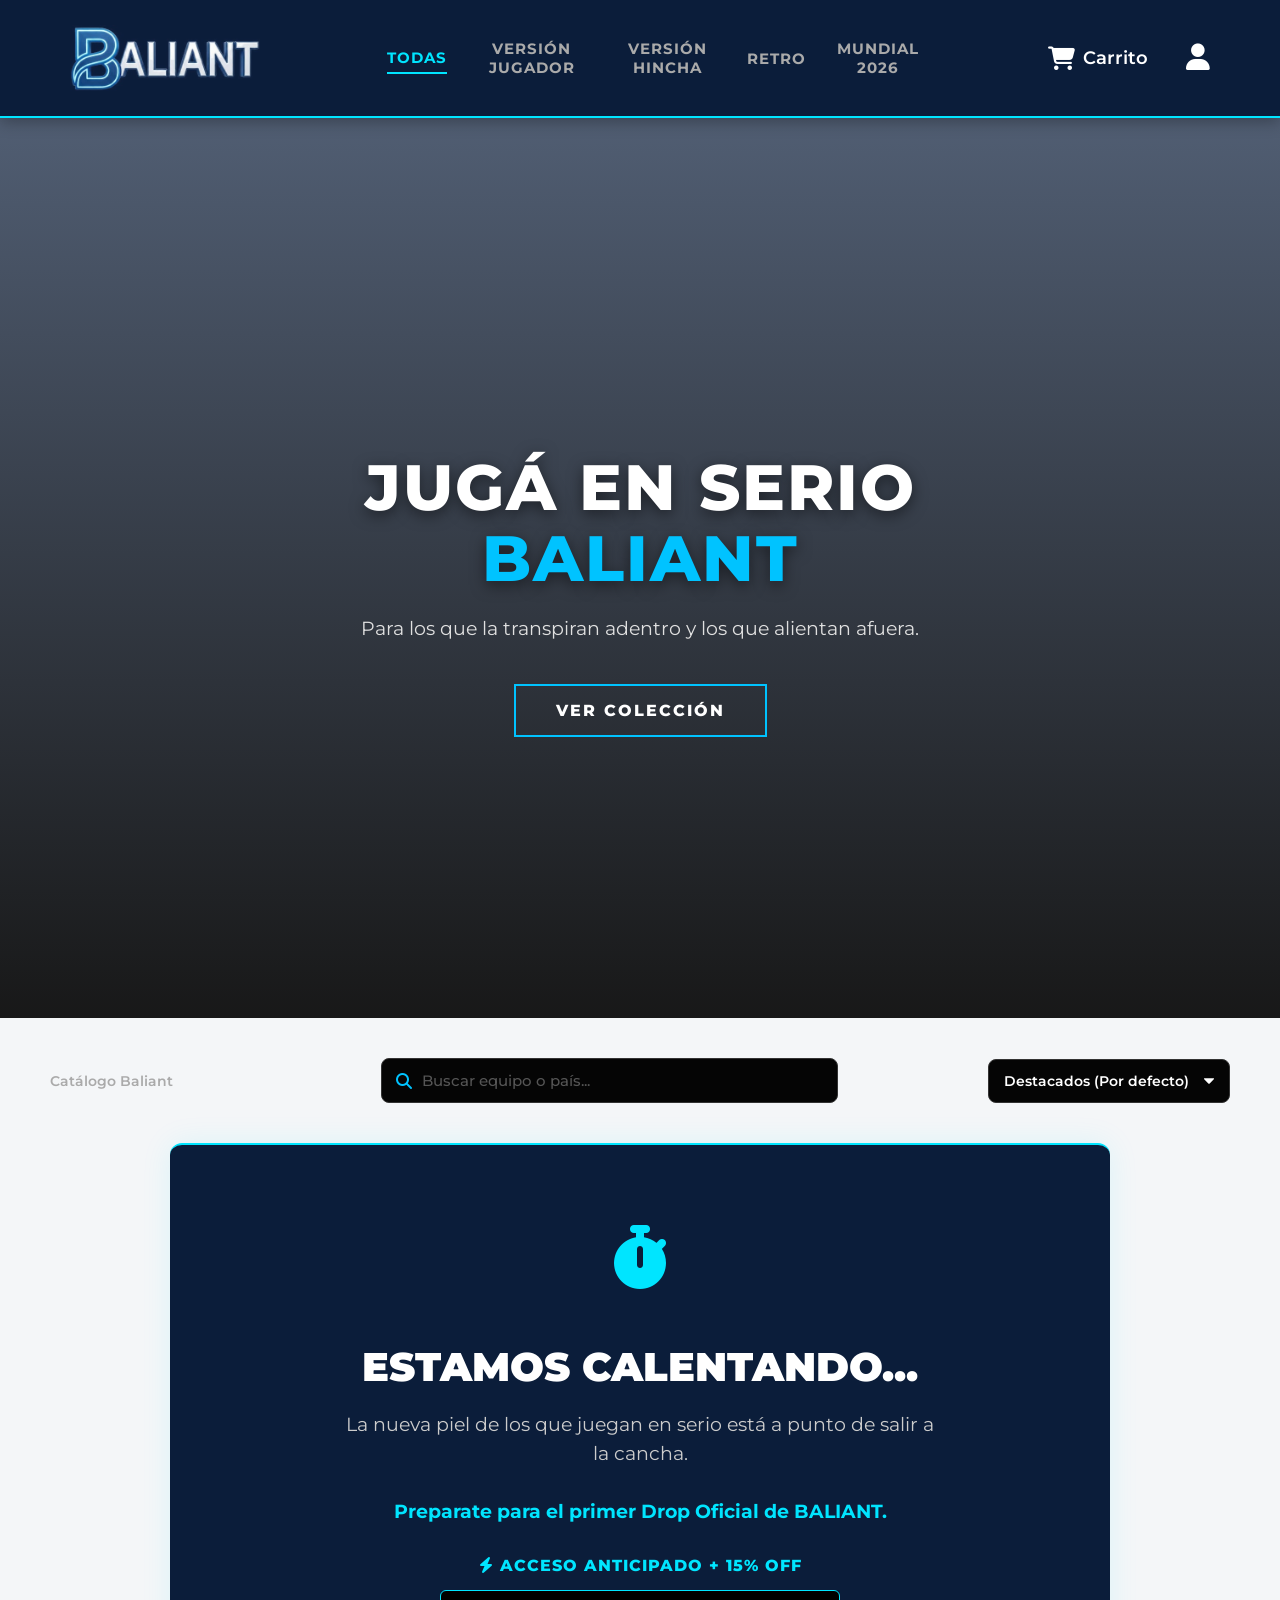
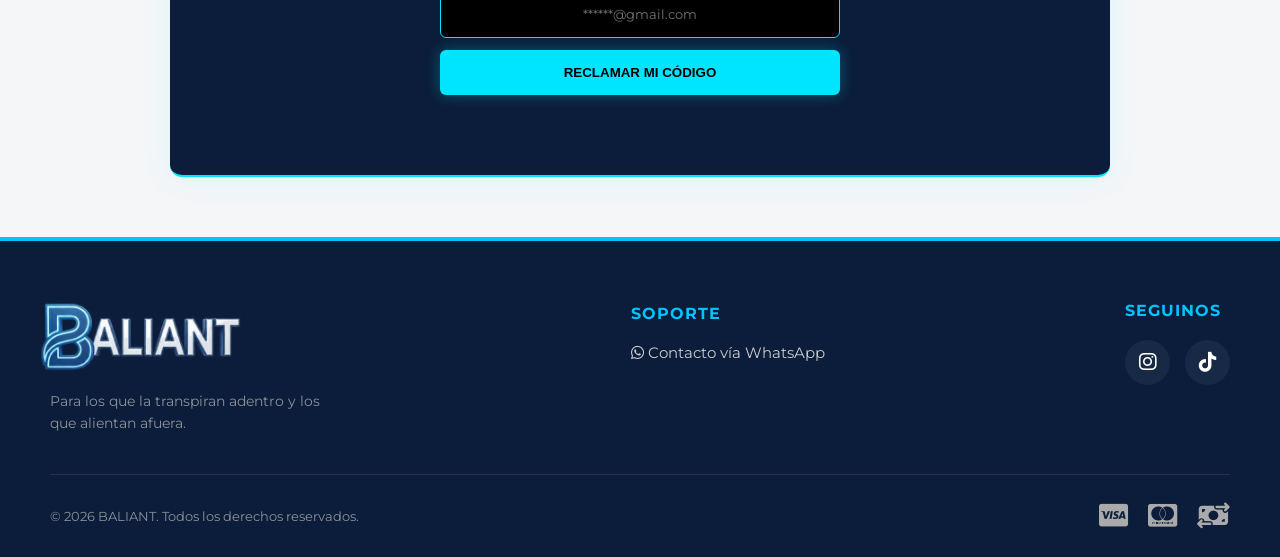
==== index.html @ 062da963 "Add files via upload" ====
<!DOCTYPE html>
<html lang="es">

<head>
    <meta charset="UTF-8">
    <meta name="viewport" content="width=device-width, initial-scale=1.0">
    <title>Baliant - Tienda Oficial</title>
    <link rel="preconnect" href="https://fonts.googleapis.com">
    <link rel="preconnect" href="https://fonts.gstatic.com" crossorigin>
    <link href="https://fonts.googleapis.com/css2?family=Montserrat:wght@400;600;800&display=swap" rel="stylesheet">
    <link rel="stylesheet" href="https://cdnjs.cloudflare.com/ajax/libs/font-awesome/6.5.1/css/all.min.css">
    <link rel="stylesheet" href="style.css">
    <link rel="icon" type="image/png" href="favicon.png">

    <style>
        .modal-oculto {
            display: none;
            position: fixed;
            top: 0;
            left: 0;
            width: 100%;
            height: 100%;
            background: rgba(0, 0, 0, 0.8);
            z-index: 2000;
            justify-content: center;
            align-items: center;
        }

        .mostrar-modal {
            display: flex !important;
        }

        .modal-contenido {
            background: #111;
            padding: 30px;
            border-radius: 12px;
            border: 1px solid #00e5ff;
            width: 90%;
            max-width: 400px;
            position: relative;
        }

        .btn-cerrar-modal {
            position: absolute;
            top: 10px;
            right: 15px;
            background: transparent;
            border: none;
            color: #fff;
            font-size: 1.5rem;
            cursor: pointer;
            transition: color 0.3s;
        }

        .btn-cerrar-modal:hover {
            color: #00e5ff;
        }

        /* --- ESTILOS DEL LOADER DE BALIANT --- */
        .loader-container {
            display: flex;
            flex-direction: column;
            justify-content: center;
            align-items: center;
            min-height: 250px;
            text-align: center;
            font-family: 'Montserrat', sans-serif;
            width: 100%;
            grid-column: 1 / -1;
            /* Para que ocupe todo el ancho en el grid */
        }

        .spinner {
            width: 45px;
            height: 45px;
            border: 4px solid #1a1a1a;
            /* Fondo oscuro del anillo */
            border-top: 4px solid #00e5ff;
            /* Color celeste neón BALIANT */
            border-radius: 50%;
            animation: girar 1s linear infinite;
            margin-bottom: 15px;
        }

        @keyframes girar {
            0% {
                transform: rotate(0deg);
            }

            100% {
                transform: rotate(360deg);
            }
        }

        .oculto {
            display: none !important;
        }
    </style>
</head>

<body>

    <header style="background-color: #0B1D3A; border-bottom: 2px solid #00e5ff;">

        <div
            style="display: flex; justify-content: space-between; align-items: center; padding: 10px 20px; width: 100%; box-sizing: border-box;">

            <div style="display: flex; align-items: center; justify-content: flex-start; width: 36%;">
                <div class="logo-container pc-only" onclick="window.location.href='index.html'"
                    style="cursor: pointer;">
                    <img src="Baliant.jpg" alt="BALIANT" class="logo-img" style="max-height: 66px; display: block;">
                </div>

                <div class="usuario-icono movil-only" onclick="abrirModalUsuario()"
                    style="cursor: pointer; color: #fff; font-size: 1.4rem;" title="Mi Cuenta">
                    <i class="fa-solid fa-user"></i>
                </div>
            </div>

            <div style="display: flex; justify-content: center; align-items: center; ">
                <div class="logo-container movil-only" onclick="window.location.href='index.html'">
                    <img src="Baliant.jpg" alt="BALIANT" class="logo-img movil-only" style="padding: 0;">
                </div>

                <nav class="menu-categorias pc-only" style="margin: 0; padding: 0;">
                    <button class="btn-categoria activo" onclick="filtrarCategoria('todas', this)">Todas</button>
                    <button class="btn-categoria" onclick="filtrarCategoria('jugador', this)">Versión Jugador</button>
                    <button class="btn-categoria" onclick="filtrarCategoria('hincha', this)">Versión Hincha</button>
                    <button class="btn-categoria" onclick="filtrarCategoria('retro', this)">Retro</button>
                    <button class="btn-categoria" onclick="filtrarCategoria('mundial', this)">Mundial 2026</button>
                </nav>
            </div>

            <div style="display: flex; align-items: center; justify-content: flex-end; gap: 30px; width: 33%;">
                <div class="carrito-icono" onclick="abrirCarrito()"
                    style="cursor: pointer; color: #fff; font-weight: 600; display: flex; align-items: center; gap: 8px;">
                    <i class="fa-solid fa-cart-shopping" style="font-size: 1.5rem;" ;></i>
                    <span class="texto-carrito pc-only" style="font-size: 1.1rem;">Carrito</span>
                    <span id="contador-carrito" style="font-size: 1.1rem;"></span>
                </div>

                <div class="usuario-icono pc-only" onclick="abrirModalUsuario()"
                    style="cursor: pointer; color: #fff; font-size: 1.7rem;" title="Mi Cuenta">
                    <i class="fa-solid fa-user"></i>
                </div>
            </div>

        </div>

        <nav class="menu-categorias movil-only" style="border-top: 1px solid rgba(255,255,255,0.05) !important;">
            <button class="btn-categoria activo" onclick="filtrarCategoria('todas', this)">Todas</button>
            <button class="btn-categoria" onclick="filtrarCategoria('jugador', this)">Versión Jugador</button>
            <button class="btn-categoria" onclick="filtrarCategoria('hincha', this)">Versión Hincha</button>
        </nav>

    </header>

    <main>
        <section class="hero-section">
            <div class="hero-contenido">
                <h1>JUGÁ EN SERIO<br><span>BALIANT</span></h1>
                <p>Para los que la transpiran adentro y los que alientan afuera.</p>
                <a href="#catalogo" class="btn-hero">VER COLECCIÓN</a>
            </div>
            <div class="hero-overlay"></div>
        </section>
        <div class="controles-tienda" id="catalogo">
            <span class="resultados-texto" style="color: #aaa; font-weight: 600; font-size: 0.9rem;">Catálogo
                Baliant</span>

            <div class="buscador-container">
                <i class="fa-solid fa-magnifying-glass"></i>
                <input type="text" id="input-buscador" placeholder="Buscar equipo o país..." oninput="buscarProducto()">
            </div>

            <div class="ordenar-por">
                <select id="select-orden" onchange="ordenarProductos()">
                    <option value="destacados">Destacados (Por defecto)</option>
                    <option value="menor-precio">Menor Precio</option>
                    <option value="mayor-precio">Mayor Precio</option>
                    <option value="a-z">Alfabéticamente (A - Z)</option>
                </select>
            </div>
        </div>
        <!-- SACAR EL COMENTARIO CUANDO TENGA LA ROPA LISTA PARA SUBIR -->
        <!-- <div id="catalogo" style="padding-top: 180px; margin-top: -180px;">
            <div class="productos-grid" id="contenedor-productos">
                
                <div id="pantalla-carga" class="loader-container">
                    <div class="spinner"></div>
                    <p style="color: #00e5ff; font-weight: 800; font-size: 1rem; text-transform: uppercase; margin: 0;">Iniciando Sistema</p>
                    <p style="color: #aaa; font-size: 0.85rem; margin-top: 5px;">Despertando al servidor y preparando el catálogo 🚀</p>
                </div>
                </div>
        </div> -->
        <div id="cartel-proximamente"
            style="text-align: center; padding: 80px 20px; background: #0B1D3A; border-top: 2px solid #00e5ff; border-bottom: 2px solid #00e5ff; margin: 40px auto; max-width: 900px; border-radius: 12px; box-shadow: 0 0 30px rgba(0,229,255,0.1);">
            <i class="fa-solid fa-stopwatch"
                style="font-size: 4rem; color: #00e5ff; margin-bottom: 20px; animation: latido 2s infinite;"></i>
            <h2
                style="color: #fff; font-size: 2.5rem; text-transform: uppercase; font-weight: 900; margin-bottom: 15px;">
                ESTAMOS CALENTANDO...</h2>
            <p
                style="color: #ccc; font-size: 1.2rem; margin-bottom: 30px; max-width: 600px; margin-left: auto; margin-right: auto; line-height: 1.5;">
                La nueva piel de los que juegan en serio está a punto de salir a la cancha.
                <br><br>
                <span style="color: #00e5ff; font-weight: bold;">Preparate para el primer Drop Oficial de
                    BALIANT.</span>
            </p>

            <div id="seccion-lanzamiento" style="margin-top: 30px;">
                <p
                    style="color: #00e5ff; font-weight: 800; margin-bottom: 15px; text-transform: uppercase; letter-spacing: 1px;">
                    <i class="fa-solid fa-bolt"></i> Acceso anticipado + 15% OFF
                </p>

                <form id="form-espera"
                    style="display: flex; flex-direction: column; gap: 12px; max-width: 400px; margin: 0 auto;">
                    <input type="email" id="email-espera" placeholder="******@gmail.com" required
                        style="padding: 15px; border-radius: 6px; border: 1px solid #333; background: #000; color: #fff; font-family: 'Montserrat'; outline: none; text-align: center; border: 1px solid #00e5ff;">

                    <button type="submit"
                        style="background: #00e5ff; color: #000; padding: 15px; border: none; border-radius: 6px; font-weight: 900; text-transform: uppercase; cursor: pointer; transition: 0.3s; box-shadow: 0 0 15px rgba(0,229,255,0.3);">
                        RECLAMAR MI CÓDIGO
                    </button>
                </form>

                <p id="mensaje-exito"
                    style="display: none; color: #25d366; font-weight: 700; margin-top: 15px; border: 1px dashed #25d366; padding: 15px;">
                    ¡LISTO! Anotado. 🏟️ <br>
                    Tu código de 15% OFF es: <span
                        style="color: #fff; font-size: 1.2rem; background: #000; padding: 2px 8px;">LANZAMIENTO</span>
                </p>
            </div>
        </div>

        <script>
            const formulario = document.getElementById('form-espera');
            const mensajeExito = document.getElementById('mensaje-exito');
            const btnEnviar = formulario.querySelector('button');

            formulario.addEventListener('submit', async (e) => {
                e.preventDefault();
                const email = document.getElementById('email-espera').value;

                // Visual de carga
                btnEnviar.innerText = "ENVIANDO...";
                btnEnviar.disabled = true;

                try {
                    // 🔥 PEGÁ TU URL DE GOOGLE APPS SCRIPT ACÁ ABAJO:
                    const URL_GOOGLE = 'https://script.google.com/macros/s/AKfycbyRqkge_zgzlRpmJlpJPNcPl_PD6EbyJm7ANPwpxi0-zrMYb276i_yS1OiyPNlm2dp2/exec';

                    await fetch(URL_GOOGLE, {
                        method: 'POST',
                        mode: 'no-cors', // Necesario para Google Apps Script
                        headers: { 'Content-Type': 'application/json' },
                        body: JSON.stringify({ email: email })
                    });

                    // Éxito total
                    formulario.style.display = 'none';
                    mensajeExito.style.display = 'block';

                } catch (error) {
                    console.error("Error:", error);
                    alert("Hubo un problema. Intentá de nuevo o avisanos por Instagram.");
                    btnEnviar.innerText = "RECLAMAR MI CÓDIGO";
                    btnEnviar.disabled = false;
                }
            });
        </script>

        <style>
            @keyframes latido {
                0% {
                    transform: scale(1);
                }

                50% {
                    transform: scale(1.1);
                }

                100% {
                    transform: scale(1);
                }
            }
        </style>
    </main>

    <footer class="footer-baliant">
        <div class="footer-contenido">
            <div class="footer-logo-seccion">
                <img src="Baliant.jpg" alt="BALIANT" class="footer-logo">
                <p>Para los que la transpiran adentro y los que alientan afuera.</p>
            </div>
            <div class="footer-links-seccion" style="margin-top: 3px;">
                <h3>Soporte</h3>
                <a id="link-whatsapp-footer" target="_blank" style="font-size: 15px;">
                    <i class="fa-brands fa-whatsapp"></i> Contacto vía WhatsApp
                </a>
            </div>
            <div class="footer-social-seccion">
                <h3>Seguinos</h3>
                <div class="redes-iconos">
                    <a href="#"><i class="fa-brands fa-instagram"></i></a>
                    <a href="#"><i class="fa-brands fa-tiktok"></i></a>
                </div>
            </div>
        </div>
        <div class="footer-bottom">
            <p>&copy; 2026 BALIANT. Todos los derechos reservados.</p>
            <div class="medios-pago">
                <i class="fa-brands fa-cc-visa" title="Visa"></i>
                <i class="fa-brands fa-cc-mastercard" title="Mastercard"></i>
                <i class="fa-solid fa-money-bill-transfer" title="Mercado Pago"></i>
            </div>
        </div>
    </footer>

    <div id="modal-usuario" class="modal-oculto">
        <div class="modal-contenido">
            <button class="btn-cerrar-modal" onclick="cerrarModalUsuario()">×</button>

            <div id="vista-login">
                <h2
                    style="color: #00e5ff; margin-top: 0; text-transform: uppercase; font-weight: 800; text-align: center;">
                    Mi Cuenta</h2>
                <p style="color: #aaa; font-size: 0.9rem; margin-bottom: 25px; text-align: center;">Iniciá sesión para
                    comprar más rápido.</p>

                <label
                    style="display: block; color: #fff; font-size: 0.8rem; margin-bottom: 8px; font-weight: 600;">EMAIL</label>
                <input type="email" id="login-email" placeholder="ejemplo@correo.com"
                    style="width: 100%; padding: 12px; background: #1a1a1a; border: 1px solid #333; color: white; border-radius: 6px; font-family: 'Montserrat'; outline: none; margin-bottom: 15px; box-sizing: border-box;">

                <label
                    style="display: block; color: #fff; font-size: 0.8rem; margin-bottom: 8px; font-weight: 600;">CONTRASEÑA</label>
                <input type="password" id="login-pass" placeholder="Tu contraseña"
                    style="width: 100%; padding: 12px; background: #1a1a1a; border: 1px solid #333; color: white; border-radius: 6px; font-family: 'Montserrat'; outline: none; margin-bottom: 25px; box-sizing: border-box;">

                <button onclick="iniciarSesion()"
                    style="width: 100%; padding: 15px; background: #00e5ff; color: #000; font-weight: 800; border: none; border-radius: 6px; cursor: pointer; text-transform: uppercase; margin-bottom: 15px; transition: opacity 0.3s;">
                    Iniciar Sesión
                </button>

                <button onclick="cerrarModalUsuario()"
                    style="width: 100%; padding: 15px; background: transparent; color: #fff; font-weight: 600; border: 1px solid #555; border-radius: 6px; cursor: pointer; text-transform: uppercase; transition: border-color 0.3s;">
                    Continuar sin cuenta
                </button>

                <p style="text-align: center; color: #666; font-size: 0.8rem; margin-top: 20px;">
                    Podrás crear una cuenta al finalizar tu compra.
                </p>
            </div>

            <div id="vista-perfil" style="display: none; text-align: center;">
                <i class="fa-solid fa-circle-user" style="font-size: 4rem; color: #00e5ff; margin-bottom: 15px;"></i>
                <h2 style="color: #fff; margin-top: 0; text-transform: uppercase;" id="texto-bienvenida">Hola</h2>
                <p style="color: #aaa; font-size: 0.9rem; margin-bottom: 25px;">Estás conectado a tu cuenta BALIANT.</p>

                <button id="btn-ver-historial" onclick="cargarHistorial()"
                    style="width: 100%; padding: 15px; background: #00e5ff; color: #000; font-weight: 800; border: none; border-radius: 6px; cursor: pointer; text-transform: uppercase; margin-bottom: 15px; transition: 0.3s;">
                    Ver historial y datos
                </button>

                <div id="contenedor-datos-perfil"
                    style="display: none; text-align: left; margin-bottom: 15px; max-height: 280px; overflow-y: auto; padding-right: 5px;">
                </div>

                <button onclick="cerrarSesion()"
                    style="width: 100%; padding: 15px; background: transparent; color: #ff4444; font-weight: 600; border: 1px solid #ff4444; border-radius: 6px; cursor: pointer; text-transform: uppercase;">
                    Cerrar Sesión
                </button>
            </div>
        </div>
    </div>

    <div id="carrito-lateral" class="carrito-lateral">
        <div class="cabecera-carrito">
            <h2>Tu Compra</h2>
            <button class="cerrar-carrito" onclick="cerrarCarrito()">×</button>
        </div>
        <div class="items-carrito" id="items-carrito"></div>
        <div class="total-carrito">Total: $<span id="precio-total">0</span></div>
        <button class="btn-pagar" onclick="irAlCheckout()">Ir a Pagar</button>
    </div>

    <script>
        let carrito = JSON.parse(localStorage.getItem('carritoBaliant')) || [];

        function irAlCheckout() {
            if (carrito.length === 0) {
                mostrarToastError("¡El carrito está vacío! Agregá una remera primero.");
                return;
            }
            localStorage.setItem('carritoBaliant', JSON.stringify(carrito));
            window.location.href = 'checkout.html';
        }

        function verDetalle(id) { window.location.href = `producto.html?id=${id}`; }

        let catalogoCompleto = [];
        let productosEnPantalla = [];
        let categoriaActual = 'todas';

        // ==========================================
        // 🔥 LÓGICA DEL LOADER INYECTADA AQUÍ
        // ==========================================
        async function cargarCatalogo() {
            const contenedor = document.getElementById('contenedor-productos');
            const loader = document.getElementById('pantalla-carga');

            try {
                // El loader ya está visible por defecto en el HTML
                const respuesta = await fetch('https://baliant-backend.onrender.com/productos');
                catalogoCompleto = await respuesta.json();
                productosEnPantalla = [...catalogoCompleto];

                // Ocultamos el loader mágicamente cuando ya trajo los datos
                if (loader) loader.classList.add('oculto');

                ordenarProductos(); // Esto dibuja las remeras
            } catch (error) {
                console.error('Error:', error);
                if (loader) loader.classList.add('oculto'); // Ocultamos el loader si falla
                contenedor.innerHTML = '<p style="color:red; text-align:center; margin-top: 30px;">Error al cargar el catálogo de BALIANT. Recargá la página.</p>';
            }
        }

        function filtrarCategoria(categoriaElegida, botonClickeado) {
            categoriaActual = categoriaElegida;
            document.querySelectorAll('.btn-categoria').forEach(btn => btn.classList.remove('activo'));
            if (botonClickeado) botonClickeado.classList.add('activo');
            aplicarFiltrosYBusqueda();
            const seccionCatalogo = document.getElementById('catalogo');
            if (seccionCatalogo) seccionCatalogo.scrollIntoView({ behavior: 'smooth' });
        }

        function buscarProducto() { aplicarFiltrosYBusqueda(); }

        function aplicarFiltrosYBusqueda() {
            const textoBusqueda = document.getElementById('input-buscador').value.toLowerCase();
            let ropaFiltrada = categoriaActual === 'todas' ? [...catalogoCompleto] : catalogoCompleto.filter(prod => prod.categoria === categoriaActual);
            if (textoBusqueda !== '') ropaFiltrada = ropaFiltrada.filter(prod => prod.nombre.toLowerCase().includes(textoBusqueda));
            productosEnPantalla = ropaFiltrada;
            ordenarProductos();
        }

        function ordenarProductos() {
            const selector = document.getElementById('select-orden');
            const criterio = selector ? selector.value : 'destacados';
            let listaParaOrdenar = [...productosEnPantalla];

            if (criterio === 'menor-precio') listaParaOrdenar.sort((a, b) => a.precio - b.precio);
            else if (criterio === 'mayor-precio') listaParaOrdenar.sort((a, b) => b.precio - a.precio);
            else if (criterio === 'a-z') listaParaOrdenar.sort((a, b) => a.nombre.localeCompare(b.nombre));

            renderizarRopa(listaParaOrdenar);
        }

        function renderizarRopa(listaDeProductos) {
            const contenedor = document.getElementById('contenedor-productos');

            // Si el loader está oculto, solo limpiamos las tarjetas, no el HTML completo para no borrar el loader del código
            Array.from(contenedor.children).forEach(hijo => {
                if (hijo.id !== 'pantalla-carga') {
                    hijo.remove();
                }
            });

            if (listaDeProductos.length === 0) {
                const mensajeVacio = document.createElement('p');
                mensajeVacio.style.cssText = 'color:#aaa; text-align:center; grid-column: 1 / -1; margin-top: 30px;';
                mensajeVacio.innerText = 'Próximamente nuevos ingresos en esta categoría.';
                contenedor.appendChild(mensajeVacio);
                return;
            }

            listaDeProductos.forEach(producto => {
                const tarjeta = document.createElement('div');
                tarjeta.className = 'tarjeta-producto';
                tarjeta.style.cursor = 'pointer';

                let variantesArray = [];
                try { variantesArray = typeof producto.variantes === 'string' ? JSON.parse(producto.variantes) : producto.variantes; } catch (e) { variantesArray = []; }

                const totalStock = variantesArray.reduce((suma, talleObj) => suma + talleObj.stock, 0);
                const estaAgotado = totalStock === 0;
                const fotoPrincipal = producto.imagen_url || "https://images.unsplash.com/photo-1581655353564-df123a1eb820?q=80&w=600&auto=format&fit=crop";

                tarjeta.onclick = () => verDetalle(producto.id);

                tarjeta.innerHTML = `
                    <div class="imagen-producto-container" style="overflow: hidden; height: 250px;">
                        ${estaAgotado ? '<div class="badge-agotado">AGOTADO</div>' : ''}
                        <img src="${fotoPrincipal}" alt="${producto.nombre}" style="width: 100%; height: 100%; object-fit: cover; transition: transform 0.4s ease; ${estaAgotado ? 'filter: grayscale(80%) opacity(0.7);' : ''}" onmouseover="this.style.transform='scale(1.08)'" onmouseout="this.style.transform='scale(1)'">
                    </div>
                    <div class="info-producto-card">
                        <h3>${producto.nombre}</h3>
                        <p class="precio">$${producto.precio.toLocaleString('es-AR')}</p>
                    </div>
                `;

                const boton = document.createElement('button');
                boton.className = 'btn-comprar';

                if (estaAgotado) {
                    boton.textContent = 'Consultar Reposición';
                    boton.style.backgroundColor = '#222';
                    boton.style.color = '#fff';
                } else {
                    boton.textContent = 'Elegir Talle';
                }

                boton.onclick = (evento) => { evento.stopPropagation(); verDetalle(producto.id); };

                tarjeta.appendChild(boton);
                contenedor.appendChild(tarjeta);
            });
        }

        function agregarAlCarrito(id, nombre, precio) {
            const productoExistente = carrito.find(item => item.id === id);
            if (productoExistente) productoExistente.cantidad++;
            else carrito.push({ id, nombre, precio, cantidad: 1 });
            localStorage.setItem('carritoBaliant', JSON.stringify(carrito));
            activarDestelloNeon();
            renderizarCarrito();
            abrirCarrito();
        }

        function abrirCarrito() { document.getElementById('carrito-lateral').classList.add('abierto'); renderizarCarrito(); }
        function cerrarCarrito() { document.getElementById('carrito-lateral').classList.remove('abierto'); }

        function sumarCantidad(id, nombre = null) {
            const producto = carrito.find(item => item.id === id && (nombre ? item.nombre === nombre : true));
            if (producto) {
                producto.cantidad++;
                localStorage.setItem('carritoBaliant', JSON.stringify(carrito));
                renderizarCarrito();
            }
        }

        function restarCantidad(id, nombre = null) {
            const indice = carrito.findIndex(item => item.id === id && (nombre ? item.nombre === nombre : true));
            if (indice !== -1) {
                if (carrito[indice].cantidad > 1) {
                    carrito[indice].cantidad--;
                } else {
                    carrito.splice(indice, 1);
                }
                localStorage.setItem('carritoBaliant', JSON.stringify(carrito));
                renderizarCarrito();
            }
        }

        function eliminarDelCarrito(id, nombre = null) {
            carrito = carrito.filter(item => !(item.id === id && (nombre ? item.nombre === nombre : true)));
            localStorage.setItem('carritoBaliant', JSON.stringify(carrito));
            renderizarCarrito();
        }

        function renderizarCarrito() {
            const contenedorItems = document.getElementById('items-carrito');
            const contenedorTotal = document.getElementById('precio-total');
            const contador = document.getElementById('contador-carrito');

            contenedorItems.innerHTML = '';
            let total = 0, cantidadTotal = 0;

            carrito.forEach(item => {
                total += item.precio * item.cantidad;
                cantidadTotal += item.cantidad;

                const fotoAUsar = item.imagen || 'https://images.unsplash.com/photo-1581655353564-df123a1eb820?q=80&w=600&auto=format&fit=crop';
                const parametrosDiv = item.nombre ? `${item.id}, '${item.nombre}'` : `${item.id}`;

                const divItem = document.createElement('div');
                divItem.className = 'item-carrito';
                divItem.style.cssText = 'display: flex; justify-content: space-between; align-items: center; margin-bottom: 15px; border-bottom: 1px solid #222; padding-bottom: 15px;';

                divItem.innerHTML = `
                    <div style="display: flex; gap: 15px; align-items: center; max-width: 70%;">
                        <img src="${fotoAUsar}" style="width: 70px; height: 70px; object-fit: cover; border-radius: 8px; border: 1px solid #333;">
                        <div class="item-info">
                            <p class="item-nombre" style="margin: 0 0 8px 0; font-size: 0.9rem; font-weight: 600; line-height: 1.2;">${item.nombre}</p>
                            
                            <div style="display: flex; align-items: center; gap: 12px;">
                                <button onclick="restarCantidad(${parametrosDiv})" style="background: transparent; color: #00e5ff; border: 1px solid #00e5ff; width: 28px; height: 28px; border-radius: 6px; cursor: pointer; display: flex; align-items: center; justify-content: center; font-weight: bold; font-size: 1.1rem; transition: background 0.2s;" onmouseover="this.style.background='rgba(0, 229, 255, 0.1)'" onmouseout="this.style.background='transparent'">-</button>
                                
                                <span style="font-size: 1rem; font-weight: 800; width: 15px; text-align: center;">${item.cantidad}</span>
                                
                                <button onclick="sumarCantidad(${parametrosDiv})" style="background: transparent; color: #00e5ff; border: 1px solid #00e5ff; width: 28px; height: 28px; border-radius: 6px; cursor: pointer; display: flex; align-items: center; justify-content: center; font-weight: bold; font-size: 1.1rem; transition: background 0.2s;" onmouseover="this.style.background='rgba(0, 229, 255, 0.1)'" onmouseout="this.style.background='transparent'">+</button>
                            </div>
                        </div>
                    </div>
                    <div class="item-precio" style="display: flex; flex-direction: column; align-items: flex-end; justify-content: space-between; height: 70px;">
                        
                        <button class="btn-eliminar" onclick="eliminarDelCarrito(${parametrosDiv})" title="Eliminar todo" style="background: transparent; border: none; color: #ff4444; cursor: pointer; font-size: 1.2rem; transition: transform 0.2s;" onmouseover="this.style.transform='scale(1.1)'" onmouseout="this.style.transform='scale(1)'">
                            <i class="fa-solid fa-trash-can"></i>
                        </button>

                        <p style="margin: 0; color: #00e5ff; font-size: 1.1rem;"><b>$${(item.precio * item.cantidad).toLocaleString('es-AR')}</b></p>
                    </div>
                `;
                contenedorItems.appendChild(divItem);
            });

            contenedorTotal.innerText = total.toLocaleString('es-AR');
            contador.innerText = cantidadTotal > 0 ? `(${cantidadTotal})` : '';
            if (cantidadTotal === 0) contenedorItems.innerHTML = '<p style="text-align:center; color:#999; margin-top:30px; margin-bottom: 20px;">Tu carrito está vacío.<br><span style="font-size: 0.8rem;">¡Sumá tu primera camiseta!</span></p>';
        }

        function mostrarToastError(mensaje) {
            let toastViejo = document.getElementById('toast-error');
            if (toastViejo) toastViejo.remove();

            const toast = document.createElement('div');
            toast.id = 'toast-error'; toast.className = 'toast-baliant';
            toast.innerHTML = `<i class="fa-solid fa-circle-exclamation" style="color: #ff4444; font-size: 1.2rem;"></i> ${mensaje}`;
            document.body.appendChild(toast);
            setTimeout(() => toast.classList.add('mostrar'), 10);
            setTimeout(() => { toast.classList.remove('mostrar'); setTimeout(() => toast.remove(), 400); }, 3000);
        }

        function activarDestelloNeon() {
            let marcoNeon = document.getElementById('efecto-neon-pantalla');
            if (!marcoNeon) {
                marcoNeon = document.createElement('div');
                marcoNeon.id = 'efecto-neon-pantalla';
                marcoNeon.style.cssText = "position: fixed; top: 0; left: 0; width: 100%; height: 100%; pointer-events: none; z-index: 9999; box-shadow: inset 0 0 0px transparent; transition: box-shadow 0.3s ease-out, opacity 0.3s; opacity: 0;";
                document.body.appendChild(marcoNeon);
            }

            setTimeout(() => {
                marcoNeon.style.opacity = "1";
                marcoNeon.style.boxShadow = "inset 0 0 40px 10px rgba(0, 229, 255, 0.6), inset 0 0 15px 3px rgba(0, 229, 255, 0.9)";
            }, 10);

            setTimeout(() => {
                marcoNeon.style.boxShadow = "inset 0 0 0px transparent";
                marcoNeon.style.opacity = "0";
            }, 1600);
        }

        const IP_SERVIDOR = "https://baliant-backend.onrender.com";

        function abrirModalUsuario() {
            const modal = document.getElementById('modal-usuario');
            const vistaLogin = document.getElementById('vista-login');
            const vistaPerfil = document.getElementById('vista-perfil');
            const usuarioGuardado = JSON.parse(localStorage.getItem('usuarioBaliant'));

            if (usuarioGuardado) {
                vistaLogin.style.display = 'none';
                vistaPerfil.style.display = 'block';
                document.getElementById('texto-bienvenida').innerText = `Hola, ${usuarioGuardado.nombre.split(' ')[0]}`;
            } else {
                vistaLogin.style.display = 'block';
                vistaPerfil.style.display = 'none';
            }
            modal.classList.add('mostrar-modal');
        }

        function cerrarModalUsuario() {
            document.getElementById('modal-usuario').classList.remove('mostrar-modal');
            const btnHistorial = document.getElementById('btn-ver-historial');
            const contenedorDatos = document.getElementById('contenedor-datos-perfil');
            if (btnHistorial && contenedorDatos) {
                btnHistorial.style.display = 'block';
                restaurarBotonHistorial(btnHistorial);
                contenedorDatos.style.display = 'none';
            }
        }

        function actualizarColorIcono(color) {
            document.querySelectorAll('.usuario-icono i').forEach(icono => {
                icono.style.color = color;
            });
        }

        async function iniciarSesion() {
            const email = document.getElementById('login-email').value.trim();
            const password = document.getElementById('login-pass').value;

            if (!email || !password) {
                mostrarToastError("Por favor, completá email y contraseña.");
                return;
            }

            try {
                const btn = document.querySelector('#vista-login button');
                const textoOriginal = btn.innerText;
                btn.innerText = "Verificando...";

                const respuesta = await fetch(`${IP_SERVIDOR}/login`, {
                    method: 'POST',
                    headers: { 'Content-Type': 'application/json' },
                    body: JSON.stringify({ email, password })
                });

                const datos = await respuesta.json();
                btn.innerText = textoOriginal;

                if (respuesta.ok) {
                    localStorage.setItem('usuarioBaliant', JSON.stringify(datos.usuario));
                    localStorage.setItem('tokenBaliant', datos.token);

                    actualizarColorIcono('#00e5ff');
                    cerrarModalUsuario();
                    alert(`¡Bienvenido de nuevo, ${datos.usuario.nombre.split(' ')[0]}!`);
                } else {
                    mostrarToastError(datos.error || "Error al iniciar sesión.");
                }
            } catch (error) {
                console.error("Error conectando al servidor:", error);
                mostrarToastError("No pudimos conectar con el servidor.");
            }
        }

        function cerrarSesion() {
            localStorage.removeItem('usuarioBaliant');
            localStorage.removeItem('tokenBaliant');
            actualizarColorIcono('#fff');
            cerrarModalUsuario();
        }

        window.addEventListener('DOMContentLoaded', () => {
            if (localStorage.getItem('usuarioBaliant')) {
                actualizarColorIcono('#00e5ff');
            }
        });

        async function configurarEnlaceWhatsApp() {
            try {
                const respuesta = await fetch(`${IP_SERVIDOR}/contacto`);
                const datos = await respuesta.json();

                if (datos.telefono) {
                    const mensaje = encodeURIComponent("Hola Baliant Sports! Tengo una consulta.");
                    const urlFinal = `https://wa.me/${datos.telefono}?text=${mensaje}`;

                    const linkFooter = document.getElementById('link-whatsapp-footer');
                    if (linkFooter) linkFooter.href = urlFinal;

                    const linkFlotante = document.querySelector('.btn-whatsapp-flotante');
                    if (linkFlotante) linkFlotante.href = urlFinal;
                }
            } catch (error) {
                console.error("❌ No se pudo cargar el número de WhatsApp:", error);
            }
        }

        async function cargarHistorial() {
            const btn = document.getElementById('btn-ver-historial');
            const contenedor = document.getElementById('contenedor-datos-perfil');
            const token = localStorage.getItem('tokenBaliant');

            if (!token) {
                mostrarToastError("Tu sesión expiró. Volvé a ingresar.");
                cerrarSesion();
                return;
            }

            btn.innerText = "Cargando datos...";
            btn.style.opacity = "0.7";
            btn.disabled = true;

            try {
                const respuesta = await fetch(`${IP_SERVIDOR}/perfil`, {
                    method: 'GET',
                    headers: { 'Authorization': `Bearer ${token}` }
                });

                const datos = await respuesta.json();

                if (respuesta.ok) {
                    let html = `
                        <h3 style="color: #00e5ff; font-size: 0.9rem; text-transform: uppercase; margin-bottom: 10px; border-bottom: 1px solid #333; padding-bottom: 5px;">Tus Datos de Envío</h3>
                        <p style="color: #ccc; font-size: 0.85rem; margin: 5px 0;"><b>Dirección:</b> ${datos.perfil.direccion}, ${datos.perfil.provincia} (CP: ${datos.perfil.codigo_postal})</p>
                        <p style="color: #ccc; font-size: 0.85rem; margin: 5px 0;"><b>Teléfono:</b> ${datos.perfil.telefono}</p>

                        <h3 style="color: #00e5ff; font-size: 0.9rem; text-transform: uppercase; margin-top: 25px; margin-bottom: 10px; border-bottom: 1px solid #333; padding-bottom: 5px;">Tus Compras</h3>
                    `;

                    if (datos.historial.length === 0) {
                        html += `<p style="color: #aaa; font-size: 0.85rem; text-align: center; margin-top: 15px;">Todavía no hiciste ninguna compra.</p>`;
                    } else {
                        datos.historial.forEach(compra => {
                            const fecha = new Date(compra.fecha_compra).toLocaleDateString('es-AR');

                            let estadoColor = '#ffc107';
                            let estadoTexto = 'En proceso ⏳';

                            if (compra.estado === 'enviado') {
                                estadoColor = '#00e5ff';
                                estadoTexto = '¡DESPACHADO! 🚚';
                            } else if (compra.estado === 'approved') {
                                estadoColor = '#25d366';
                                estadoTexto = 'Pago Aprobado 📦';
                            }

                            html += `
                                <div style="background: #1a1a1a; border: 1px solid #333; border-left: 4px solid ${estadoColor}; padding: 12px; margin-bottom: 10px; border-radius: 6px;">
                                    <div style="display: flex; justify-content: space-between; margin-bottom: 8px;">
                                        <span style="color: #fff; font-weight: 800; font-size: 0.9rem;">Orden #${compra.orden}</span>
                                        <span style="color: ${estadoColor}; font-weight: bold; font-size: 0.75rem; text-transform: uppercase;">${estadoTexto}</span>
                                    </div>
                                    <div style="display: flex; justify-content: space-between; align-items: center;">
                                        <span style="color: #888; font-size: 0.8rem;"><i class="fa-regular fa-calendar" style="margin-right: 4px;"></i>${fecha}</span>
                                        <span style="color: #00e5ff; font-weight: 900; font-size: 1rem;">$${Number(compra.total).toLocaleString('es-AR')}</span>
                                    </div>
                                </div>
                            `;
                        });
                    }

                    contenedor.innerHTML = html;
                    btn.style.display = 'none';
                    contenedor.style.display = 'block';

                } else {
                    mostrarToastError(datos.error || "No pudimos cargar tu perfil.");
                    restaurarBotonHistorial(btn);
                }
            } catch (error) {
                console.error("Error al pedir el historial:", error);
                mostrarToastError("Error de conexión con el servidor.");
                restaurarBotonHistorial(btn);
            }
        }

        function restaurarBotonHistorial(btn) {
            btn.innerText = "Ver historial y datos";
            btn.style.opacity = "1";
            btn.disabled = false;
        }

        // INICIALIZACIÓN FINAL
        cargarCatalogo();
        renderizarCarrito();
        configurarEnlaceWhatsApp();
    </script>
</body>

</html>
---- style.css ----
* {
    -webkit-tap-highlight-color: transparent;
}

/* PALETA DE COLORES BALIANT */
:root {
    --azul-medianoche: #0B1D3A;
    --cian-neon: #00c3ff;
    --gris-metalizado: #8C9298;
    --fondo-web: #F4F6F8;
}

body {
    font-family: 'Montserrat', sans-serif;
    background-color: var(--fondo-web);
    margin: 0;
    color: #333;
}

/* MENU SUPERIOR (NAVBAR) */
header {
    background-color: var(--azul-medianoche);
    color: white;
    padding: 15px 50px;
    display: flex;
    justify-content: space-between;
    align-items: center;
    border-bottom: 3px solid #00C5FF;
    box-shadow: 0 4px 15px rgba(0, 0, 0, 0.3);
    position: sticky;
    top: 0;
    z-index: 100;
}

.logo-container {
    display: flex;
    align-items: center;
    cursor: pointer;
}

.logo-img {
    height: 66px;
    /* Podés agrandarlo o achicarlo cambiando este número */
    width: 100%;
    /* ✨ EL TRUCO MAGICO: Esto borra el fondo negro del JPG y deja solo el neón ✨ */
    mix-blend-mode: screen !important;
    background-color: transparent !important;
    transition: transform 0.2s ease;
}

.logo-img:hover {
    transform: scale(1.05);
    /* Efecto para que se agrande un poquito al pasar el mouse */
}

nav ul {
    list-style: none;
    display: flex;
    gap: 40px;
    margin: 0;
    padding: 0;
}

nav ul li a {
    color: white;
    text-decoration: none;
    font-weight: 600;
    font-size: 15px;
    text-transform: uppercase;
    transition: color 0.3s ease;
}

nav ul li a:hover {
    color: var(--cian-neon);
}

.carrito-icono {
    font-weight: 600;
    cursor: pointer;
    transition: color 0.3s ease;
}

.carrito-icono:hover {
    color: var(--cian-neon);
}

/* --- HERO SECTION (BANNER PRINCIPAL) --- */
.hero-section {
    position: relative;
    height: 100vh;
    min-height: 500px;
    display: flex;
    align-items: center;
    justify-content: center;
    text-align: center;
    /* Por ahora usamos una imagen de textura oscura de internet, después ponés una tuya */
    background-image: url('Hero.png');
    background-size: cover;
    background-position: center;
    background-attachment: fixed;
    /* Efecto Parallax copado al scrollear */
    overflow: hidden;
}

.hero-overlay {
    position: absolute;
    top: 0;
    left: 0;
    width: 100%;
    height: 100%;
    background: linear-gradient(to bottom, rgba(11, 29, 58, 0.7) 0%, rgba(0, 0, 0, 0.9) 100%);
    z-index: 1;
}

.hero-contenido {
    position: relative;
    z-index: 2;
    color: white;
    max-width: 800px;
    padding: 0 20px;
}

.hero-contenido h1 {
    font-size: 4rem;
    /* Súper gigante */
    font-weight: 800;
    margin-bottom: 20px;
    letter-spacing: 2px;
    line-height: 1.1;
    text-shadow: 0 4px 15px rgba(0, 0, 0, 0.5);
}

.hero-contenido h1 span {
    color: var(--cian-neon);
    /* Resalta la marca con tu color neón */
}

.hero-contenido p {
    font-size: 1.2rem;
    color: #e0e0e0;
    margin-bottom: 40px;
    font-weight: 400;
    line-height: 1.6;
}

.btn-hero {
    display: inline-block;
    background: transparent;
    color: white;
    border: 2px solid var(--cian-neon);
    padding: 15px 40px;
    font-size: 1rem;
    font-weight: 800;
    text-transform: uppercase;
    text-decoration: none;
    letter-spacing: 2px;
    transition: all 0.3s ease;
}

.btn-hero:hover {
    background: var(--cian-neon);
    color: var(--azul-medianoche);
    box-shadow: 0 0 20px rgba(0, 255, 255, 0.4);
    transform: translateY(-3px);
}

/* Efecto para que el botón de bajar sea suave */
html {
    scroll-behavior: smooth;
}

/* --- GRID DE PRODUCTOS (NUEVO DISEÑO PREMIUM) --- */
.productos-grid {
    display: grid;
    grid-template-columns: repeat(auto-fill, minmax(280px, 1fr));
    gap: 40px;
    /* Más espacio entre tarjetas para que "respiren" */
    padding: 80px 50px;
    /* Más aire arriba y abajo */
    max-width: 1300px;
    margin: 0 auto;
}

.tarjeta-producto {
    background: white;
    border-radius: 15px;
    /* Bordes un poco más redondeados */
    box-shadow: 0 10px 30px rgba(0, 0, 0, 0.04);
    /* Sombra mucho más sutil y limpia */
    text-align: left;
    /* Alineado a la izquierda para un look más moderno */
    transition: transform 0.3s cubic-bezier(0.25, 0.8, 0.25, 1), box-shadow 0.3s ease;
    display: flex;
    flex-direction: column;
    overflow: hidden;
    /* Para que nada se salga de los bordes redondeados */
    border: none;
    /* Sacamos el borde fijo, queda más limpio */
    position: relative;
}

.tarjeta-producto:hover {
    transform: translateY(-10px);
    /* Un levante un poco mayor */
    box-shadow: 0 15px 20px rgba(12, 29, 56, 0.644);
    /* Sombra sutil con el color de la marca */
}

/* --- CONTENEDOR DE IMAGEN (El Placeholder) --- */
.imagen-producto-container {
    background-color: #f5f5f5;
    /* Un gris muy suave de fondo unificado */
    height: 400px;
    /* Altura fija para que todas las fotos queden iguales */
    display: flex;
    align-items: center;
    justify-content: center;
    position: relative;
    overflow: hidden;
    cursor: pointer;
}

.icon-placeholder {
    font-size: 6rem;
    color: #ccc;
    /* Gris suave para el icono */
}

/* --- INFO DEL PRODUCTO --- */
.info-producto-card {
    padding: 25px;
    /* Aire interno de la tarjeta */
    flex-grow: 1;
    /* Ocupa el espacio restante */
    display: flex;
    flex-direction: column;
}

.tarjeta-producto h3 {
    /* Nombre de la remera */
    font-size: 1.2rem;
    font-weight: 800;
    color: #111;
    /* Negro casi puro */
    margin: 0 0 10px 0;
    text-transform: uppercase;
    letter-spacing: 1px;
}

.tarjeta-producto .descripcion-card {
    /* Descripción */
    font-size: 13px;
    color: #666;
    line-height: 1.6;
    margin: 0 0 20px 0;
    font-weight: 400;
}

/* ACTUALIZAMOS EL ESTILO DE .precio EXISTENTE */
.precio {
    font-size: 1.6rem !important;
    /* Más grande y potente */
    font-weight: 800;
    color: #000 !important;
    /* Negro puro para resaltar el valor */
    margin: auto 0 0 0 !important;
    /* Empuja el precio hacia abajo si falta info */
    padding-top: 15px;
}

/* --- BOTÓN DE COMPRA REINVENTADO --- */
.btn-comprar {
    background: #111;
    /* Fondo negro minimalista */
    color: white;
    border: 2px solid #111;
    padding: 18px;
    cursor: pointer;
    border-radius: 0 0 15px 15px;
    /* Redondeado solo abajo para que se integre a la tarjeta */
    font-weight: 800;
    font-family: 'Montserrat', sans-serif;
    text-transform: uppercase;
    letter-spacing: 2px;
    width: 100%;
    transition: all 0.3s ease;
    border-top: none;
}

.btn-comprar:hover {
    background: var(--cian-neon);
    /* Explota el neón */
    color: var(--azul-medianoche);
    border-color: var(--cian-neon);
    box-shadow: 0 0 20px rgba(0, 255, 255, 0.4);
}

/* ==========================================
   CARRITO LATERAL (VERSIÓN DARK PREMIUM)
   ========================================== */
.carrito-lateral {
    position: fixed;
    top: 0;
    right: -450px;
    width: 350px;

    /* 🚀 MAGIA ANTI-BARRAS DE CELULAR (Dynamic Viewport Height) */
    height: 100dvh !important;

    background-color: #0B1D3A;
    color: #fff;
    /* Textos blancos */
    box-shadow: -5px 0 25px rgba(0, 0, 0, 0.6);
    /* Sombra celeste de fondo */
    transition: right 0.4s cubic-bezier(0.25, 0.8, 0.25, 1);
    z-index: 100000;

    /* Le damos más padding (espacio) abajo para que el botón suba */
    padding: 25px 25px 40px 25px;

    display: flex;
    flex-direction: column;
    box-sizing: border-box;
    border-left: 2px solid #00e5ff;
    /* Línea de corte neón */
}

.carrito-lateral.abierto {
    right: 0;
}

.cabecera-carrito {
    display: flex;
    justify-content: space-between;
    align-items: center;
    border-bottom: 2px solid #00e5ff;
    padding-bottom: 15px;
    margin-bottom: 20px;
}

.cabecera-carrito h2 {
    color: #fff;
    margin: 0;
    font-size: 20px;
    font-weight: 800;
}

.cerrar-carrito {
    background: none;
    border: none;
    font-size: 28px;
    cursor: pointer;
    color: #aaa;
    transition: 0.3s;
}

.cerrar-carrito:hover {
    color: #00e5ff;
}

.items-carrito {
    flex-grow: 1;
    overflow-y: auto;
}

.item-carrito {
    display: flex;
    justify-content: space-between;
    margin-bottom: 15px;
    padding-bottom: 15px;
    border-bottom: 1px solid #222;
}

.item-info p {
    margin: 5px 0;
    font-size: 14px;
    color: #ccc;
}

.item-nombre {
    font-weight: 800;
    color: #fff;
}

.total-carrito {
    margin-top: 20px;
    font-size: 22px;
    font-weight: 800;
    text-align: right;
    color: #fff;
}

.btn-pagar {
    background: #00e5ff;
    color: #000;
    border: none;
    padding: 18px;
    margin-top: 15px;
    border-radius: 8px;
    font-weight: 900;
    text-transform: uppercase;
    cursor: pointer;
    transition: 0.3s;
    width: 100%;
}

.btn-pagar:hover {
    box-shadow: 0 0 15px rgba(0, 229, 255, 0.6);
    transform: translateY(-2px);
}

.item-precio {
    display: flex;
    align-items: center;
    gap: 15px;
}

.btn-eliminar {
    background: none;
    border: none;
    cursor: pointer;
    font-size: 18px;
    color: #ff4d4d;
    transition: 0.2s;
    padding: 0;
}

.btn-eliminar:hover {
    transform: scale(1.2);
}

/* --- NOTIFICACIÓN PROFESIONAL (TOAST) --- */
.toast-notificacion {
    position: fixed;
    bottom: 50px;
    right: -400px;
    /* Arranca escondido fuera de la pantalla por la derecha */
    background-color: var(--azul-medianoche);
    color: white;
    padding: 15px 25px;
    border-left: 5px solid var(--cian-neon);
    /* El toque azul eléctrico */
    border-radius: 8px;
    box-shadow: 0 10px 25px rgba(0, 0, 0, 0.3);
    font-family: 'Montserrat', sans-serif;
    font-weight: 600;
    font-size: 14px;
    display: flex;
    align-items: center;
    gap: 15px;
    z-index: 9999;
    transition: right 0.4s cubic-bezier(0.25, 0.8, 0.25, 1);
    /* Animación suave */
}

/* Esta clase se la vamos a poner con JavaScript para que entre a la pantalla */
.toast-notificacion.mostrar {
    right: 30px;
}

.toast-icono {
    color: var(--cian-neon);
    font-size: 22px;
}

/* --- FOOTER (PIE DE PÁGINA) --- */
.footer-baliant {
    background-color: var(--azul-medianoche);
    color: #ffffff;
    padding: 60px 50px 20px;
    /* Mucho aire arriba, poco abajo */
    font-family: 'Montserrat', sans-serif;
    border-top: 4px solid var(--cian-neon);
    /* La línea eléctrica que separa la ropa del footer */
    margin-top: 60px;
    /* Lo separa del contenido de arriba */
}

.footer-contenido {
    display: flex;
    flex-wrap: wrap;
    /* Para que en celulares se acomode solo */
    justify-content: space-between;
    gap: 40px;
    max-width: 1200px;
    margin: 0 auto;
    border-bottom: 1px solid rgba(255, 255, 255, 0.1);
    /* Línea gris súper sutil */
    padding-bottom: 40px;
}

/* Columna del Logo */
.footer-logo-seccion .footer-logo {
    height: 70px;
    /* Logo un poco más grande que arriba */
    mix-blend-mode: screen;
    /* El truco para borrar el fondo negro */
    margin-bottom: 15px;
    margin-left: -10px;
    /* Para alinear visualmente la "B" con el texto de abajo */
}

.footer-logo-seccion p {
    color: var(--gris-metalizado);
    font-size: 14px;
    max-width: 280px;
    line-height: 1.6;
    margin: 0;
}

/* Columnas de Links y Redes */
.footer-links-seccion,
.footer-social-seccion {
    display: flex;
    flex-direction: column;
    gap: 15px;
}

.footer-links-seccion h3,
.footer-social-seccion h3 {
    color: var(--cian-neon);
    font-size: 16px;
    text-transform: uppercase;
    letter-spacing: 1px;
    margin: 0 0 5px 0;
}

.footer-links-seccion a {
    color: #cccccc;
    text-decoration: none;
    font-size: 14px;
    transition: color 0.3s ease, padding-left 0.3s ease;
}

/* Efecto copado: la palabra se mueve un poquito a la derecha al pasar el mouse */
.footer-links-seccion a:hover {
    color: var(--cian-neon);
    padding-left: 5px;
}

/* Círculos de redes sociales */
.redes-iconos {
    display: flex;
    gap: 15px;
}

.redes-iconos a {
    color: white;
    background-color: rgba(255, 255, 255, 0.05);
    /* Un fondo casi transparente */
    width: 45px;
    height: 45px;
    display: flex;
    align-items: center;
    justify-content: center;
    border-radius: 50%;
    font-size: 20px;
    transition: all 0.3s ease;
    text-decoration: none;
}

.redes-iconos a:hover {
    background-color: var(--cian-neon);
    color: var(--azul-medianoche);
    transform: translateY(-5px);
    /* Saltito hacia arriba */
    box-shadow: 0 5px 15px rgba(0, 255, 255, 0.3);
}

/* La línea de abajo de todo (Copyright y tarjetas) */
.footer-bottom {
    display: flex;
    flex-wrap: wrap;
    justify-content: space-between;
    align-items: center;
    max-width: 1200px;
    margin: 20px auto 0;
    font-size: 13px;
    color: var(--gris-metalizado);
}

.medios-pago {
    display: flex;
    gap: 20px;
    font-size: 26px;
    color: #aaaaaa;
}

/* --- ESTILOS EXCLUSIVOS PARA EL CHECKOUT BALIANT (REINICIO) --- */
.checkout-body {
    background-color: #050505;
    color: white;
    font-family: 'Montserrat', sans-serif;
    margin: 0;
    padding: 0px;
}

.checkout-header {
    text-align: center;
    margin-bottom: 30px;
}

.checkout-container {
    display: grid;
    grid-template-columns: 1fr 400px;
    gap: 40px;
    max-width: 1100px;
    margin: 0 auto;
}

.checkout-form-section,
.checkout-resumen-section {
    background: #111;
    padding: 30px;
    border-radius: 12px;
    border: 1px solid #222;
}

.input-group {
    margin-bottom: 20px;
    display: flex;
    flex-direction: column;
}

.input-group label {
    margin-bottom: 8px;
    font-weight: bold;
    color: #aaa;
    font-size: 0.9rem;
}

.input-group input,
.input-group select {
    padding: 12px;
    background: #000;
    border: 1px solid #333;
    color: white;
    border-radius: 6px;
    outline: none;
    transition: border 0.3s;
}

.input-group input:focus,
.input-group select:focus {
    border-color: #00e5ff;
    /* Neón BALIANT */
}

/* Botón Mercado Pago */
.btn-neon-mp {
    width: 100%;
    padding: 15px;
    background: #00e5ff;
    color: #000;
    border: none;
    font-weight: 900;
    border-radius: 8px;
    cursor: pointer;
    margin-top: 20px;
    transition: 0.3s;
}

.btn-neon-mp:hover {
    box-shadow: 0 0 20px #00e5ff;
    transform: translateY(-2px);
}

@media (max-width: 850px) {
    .checkout-container {
        grid-template-columns: 1fr;
    }
}

/* --- MEJORAS VISUALES PARA LOS DESPLEGABLES (SELECTS) DE BALIANT --- */

.input-group select,
#caja-logistica select {
    appearance: none;
    /* Saca la flecha fea genérica del navegador */
    -webkit-appearance: none;
    -moz-appearance: none;
    background-color: #0a0a0a;
    /* Un negro casi puro, muy elegante */
    color: #fff;
    border: 1px solid #333;
    padding: 14px 15px;
    border-radius: 8px;
    font-family: 'Montserrat', sans-serif;
    font-size: 0.95rem;
    cursor: pointer;
    width: 100%;
    transition: all 0.3s ease;

    /* Flechita personalizada blanca (en formato SVG) */
    background-image: url("data:image/svg+xml;charset=US-ASCII,%3Csvg%20xmlns%3D%22http%3A%2F%2Fwww.w3.org%2F2000%2Fsvg%22%20width%3D%22292.4%22%20height%3D%22292.4%22%3E%3Cpath%20fill%3D%22%23FFFFFF%22%20d%3D%22M287%2069.4a17.6%2017.6%200%200%200-13-5.4H18.4c-5%200-9.3%201.8-12.9%205.4A17.6%2017.6%200%200%200%200%2082.2c0%205%201.8%209.3%205.4%2012.9l128%20127.9c3.6%203.6%207.8%205.4%2012.8%205.4s9.2-1.8%2012.8-5.4L287%2095c3.5-3.5%205.4-7.8%205.4-12.8%200-5-1.9-9.2-5.5-12.8z%22%2F%3E%3C%2Fsvg%3E");
    background-repeat: no-repeat;
    background-position: right 15px top 50%;
    background-size: 12px auto;
}

/* Efecto sutil cuando el cliente pasa el mouse por encima */
.input-group select:hover,
#caja-logistica select:hover {
    border-color: #555;
    background-color: #111;
}

/* Efecto NEÓN cuando el cliente hace clic para elegir opción */
.input-group select:focus,
#caja-logistica select:focus {
    border-color: #00e5ff;
    box-shadow: 0 0 12px rgba(0, 229, 255, 0.25);
    outline: none;
}

/* Estilo para la lista de opciones que se abre */
.input-group select option,
#caja-logistica select option {
    background-color: #111;
    color: #fff;
    padding: 15px;
    font-size: 0.95rem;
}

/* Aseguramos que el select del método de envío no tenga bordes raros */
#metodo-envio {
    border: 1px solid #00e5ff !important;
    background-color: #050505 !important;
}

/* =========================================
   SKELETON LOADING - EFECTO PREMIUM BALIANT
   ========================================= */

/* La animación del brillo pasando */
@keyframes skeleton-shine {
    0% {
        background-position: 200% 0;
    }

    100% {
        background-position: -200% 0;
    }
}

/* La clase base que le da el color oscuro y el efecto */
.skeleton {
    background: #00082c;
    background: linear-gradient(90deg, #001881 25%, #000622 50%, #000c44 75%);
    background-size: 200% 100%;
    animation: skeleton-shine 1.5s infinite linear;
    border-radius: 8px;
}

/* Tamaños específicos para simular las partes del producto */
.skeleton-img {
    width: 100%;
    height: 350px;
    /* Alto de la foto de tu remera */
    margin-bottom: 15px;
    border-radius: 12px;
}

.skeleton-text-title {
    width: 80%;
    height: 28px;
    margin-bottom: 10px;
}

.skeleton-text-price {
    width: 40%;
    height: 22px;
    margin-bottom: 20px;
}

.skeleton-btn {
    width: 100%;
    height: 50px;
    border-radius: 8px;
}

/* --- NOTIFICACIÓN TOAST (CARRITO VACÍO) BALIANT --- */
.toast-baliant {
    position: fixed;
    bottom: 40px;
    left: 50%;
    transform: translateX(-50%) translateY(100px);
    /* Empieza escondido abajo */
    background-color: #0a0a0a;
    color: #fff;
    padding: 16px 24px;
    border-radius: 8px;
    border-left: 4px solid #ff4444;
    /* Borde rojo de error */
    font-family: 'Montserrat', sans-serif;
    font-weight: 600;
    font-size: 0.95rem;
    box-shadow: 0 10px 30px rgba(0, 0, 0, 0.8);
    z-index: 10000;
    opacity: 0;
    transition: all 0.4s cubic-bezier(0.68, -0.55, 0.265, 1.55);
    /* Animación de rebote */
    display: flex;
    align-items: center;
    gap: 10px;
}

.toast-baliant.mostrar {
    transform: translateX(-50%) translateY(0);
    /* Sube y aparece */
    opacity: 1;
}

/* ==========================================
   SELECTOR DE TALLES BALIANT
   ========================================== */
.contenedor-talles {
    display: flex;
    gap: 12px;
    margin-bottom: 25px;
}

.btn-talle {
    width: 45px;
    height: 45px;
    background: transparent;
    border: 2px solid #333;
    color: #0B1D3A;
    border-radius: 8px;
    font-family: 'Montserrat', sans-serif;
    font-weight: 700;
    font-size: 1.1rem;
    cursor: pointer;
    transition: all 0.2s ease;
    display: flex;
    align-items: center;
    justify-content: center;
}

/* Efecto hover solo si NO está agotado */
.btn-talle:not(.agotado):hover {
    border-color: #00e5ff;
    color: #00e5ff;
}

/* Cuando el cliente lo selecciona */
.btn-talle.seleccionado {
    background: #00e5ff;
    border-color: #00e5ff;
    color: #000;
}

/* ==========================================
   DISEÑO DE TALLES AGOTADOS Y TEXTO DISCRETO
   ========================================== */
.btn-talle.sin-stock {
    opacity: 0.3;
    text-decoration: line-through 2px red;
    cursor: pointer;
    background-color: rgba(255, 255, 255, 0.05);
}

.btn-talle.sin-stock:hover {
    border-color: #25D366;
    /* Verde WhatsApp */
    color: #25D366;
    text-decoration: line-through 2px transparent;
}

.btn-talle.sin-stock.seleccionado {
    border-color: #25D366;
    /* Verde WhatsApp */
    color: #25D366;
    background: transparent;
    box-shadow: 0 0 15px rgba(37, 211, 102, 0.2);
}

.texto-consulta-stock a:hover {
    color: #1e0d68 !important;
    text-shadow: 0 0 5px rgba(0, 238, 255, 0.712);
}



/* ==========================================
   CALCULADORA DE TALLES BALIANT (MODAL)
   ========================================== */
.modal-oculto {
    position: fixed;
    top: 0;
    left: 0;
    width: 100%;
    height: 100%;
    background: rgba(0, 0, 0, 0.8);
    backdrop-filter: blur(5px);
    display: flex;
    justify-content: center;
    align-items: center;
    z-index: 99999;
    opacity: 0;
    pointer-events: none;
    transition: opacity 0.3s ease;
}

.modal-oculto.mostrar-modal {
    opacity: 1;
    pointer-events: auto;
}

.modal-contenido {
    background: #050505;
    border: 1px solid #222;
    padding: 30px;
    border-radius: 12px;
    width: 90%;
    max-width: 400px;
    position: relative;
    transform: translateY(-20px);
    transition: transform 0.3s ease;
    box-shadow: 0 20px 50px rgba(0, 0, 0, 0.9);
}

.modal-oculto.mostrar-modal .modal-contenido {
    transform: translateY(0);
}

.btn-cerrar-modal {
    position: absolute;
    top: 15px;
    right: 20px;
    background: transparent;
    border: none;
    color: #666;
    font-size: 1.5rem;
    cursor: pointer;
    transition: 0.2s;
}

.btn-cerrar-modal:hover {
    color: #fff;
}

#input-altura:focus,
#input-peso:focus {
    border-color: #00e5ff;
}

/* ==========================================
   BOTONES DE CATEGORÍA (BASE)
   ========================================== */
.btn-categoria {
    background: transparent;
    color: #aaa;
    border: none;
    font-size: 0.95rem;
    font-weight: 700;
    font-family: 'Montserrat', sans-serif;
    text-transform: uppercase;
    letter-spacing: 1px;
    cursor: pointer;
    transition: all 0.3s ease;
}

.btn-categoria:hover {
    color: #fff;
}

/* ==========================================
   DISEÑO PC (Limpio y centrado)
   ========================================== */
.pc-only {
    display: flex;
    gap: 30px;
    align-items: center;
}

.pc-only .btn-categoria {
    padding: 5px 0;
}

.pc-only .btn-categoria.activo {
    color: #00e5ff;
    border-bottom: 2px solid #00e5ff;
}

/* Ocultamos la barra de celular en PC */
.movil-only {
    display: none;
}

/* ==========================================
   BARRA DE CONTROLES, BÚSQUEDA Y ORDEN
   ========================================== */
.controles-tienda {
    display: flex;
    justify-content: space-between;
    align-items: center;
    flex-wrap: wrap;
    /* Permite que se acomoden si falta espacio */
    gap: 15px;
    max-width: 1300px;
    margin: 40px auto 0 auto;
    padding: 0 50px;
}

/* --- ESTILOS DEL BUSCADOR --- */
.buscador-container {
    position: relative;
    flex-grow: 1;
    /* Se estira para ocupar espacio */
    max-width: 400px;
    /* Pero no se hace infinito en PC */
}

.buscador-container i {
    position: absolute;
    left: 15px;
    top: 50%;
    transform: translateY(-50%);
    color: var(--cian-neon);
    font-size: 1rem;
    transition: color 0.3s ease;
}

.buscador-container input {
    width: 100%;
    background-color: #050505;
    color: #fff;
    border: 1px solid #333;
    padding: 12px 15px 12px 40px;
    /* El 40px deja espacio para la lupa */
    border-radius: 8px;
    font-family: 'Montserrat', sans-serif;
    font-size: 0.95rem;
    transition: all 0.3s ease;
    outline: none;
}

/* Efecto Neón al hacer clic para escribir */
.buscador-container input:focus {
    border-color: #00e5ff;
    box-shadow: 0 0 10px rgba(0, 229, 255, 0.3);
}

.buscador-container input:focus+i,
.buscador-container input:focus~i {
    /* Ilumina la lupa también */
    color: #00e5ff;
}

.buscador-container input::placeholder {
    color: #555;
    font-weight: 500;
}

/* --- ESTILOS DEL SELECTOR DE ORDEN --- */
.ordenar-por select {
    appearance: none;
    -webkit-appearance: none;
    background-color: #050505;
    color: #fff;
    border: 1px solid #333;
    padding: 12px 40px 12px 15px;
    border-radius: 8px;
    font-family: 'Montserrat', sans-serif;
    font-size: 0.9rem;
    font-weight: 600;
    cursor: pointer;
    transition: all 0.3s ease;
    background-image: url("data:image/svg+xml;charset=US-ASCII,%3Csvg%20xmlns%3D%22http%3A%2F%2Fwww.w3.org%2F2000%2Fsvg%22%20width%3D%22292.4%22%20height%3D%22292.4%22%3E%3Cpath%20fill%3D%22%23FFFFFF%22%20d%3D%22M287%2069.4a17.6%2017.6%200%200%200-13-5.4H18.4c-5%200-9.3%201.8-12.9%205.4A17.6%2017.6%200%200%200%200%2082.2c0%205%201.8%209.3%205.4%2012.9l128%20127.9c3.6%203.6%207.8%205.4%2012.8%205.4s9.2-1.8%2012.8-5.4L287%2095c3.5-3.5%205.4-7.8%205.4-12.8%200-5-1.9-9.2-5.5-12.8z%22%2F%3E%3C%2Fsvg%3E");
    background-repeat: no-repeat;
    background-position: right 15px top 50%;
    background-size: 10px auto;
}

.ordenar-por select:hover {
    border-color: #666;
}

.ordenar-por select:focus {
    border-color: #00e5ff;
    box-shadow: 0 0 10px rgba(0, 229, 255, 0.3);
    outline: none;
}

#catalogo {
    scroll-margin-top: 140px;
    /* Calcula el espacio del header para no tapar el inicio */
}

/* Ajuste Inteligente para Celulares */
@media (max-width: 768px) {
    .controles-tienda {
        flex-direction: column;
        /* Apila el buscador y el botón de orden */
        align-items: stretch !important;
        /* Estira ambos de borde a borde */
        padding: 0 15px;
        margin-top: 20px;
    }

    .buscador-container {
        max-width: 100%;
    }

    .ordenar-por select {
        width: 100%;
    }

    /* El botón ordenar ocupa todo el ancho */
}

/* ==========================================
   BADGE DE SIN STOCK
   ========================================== */
.badge-agotado {
    position: absolute;
    top: 10px;
    right: 10px;
    background-color: #ff004c;
    color: #fff;
    padding: 5px 12px;
    font-size: 0.8rem;
    font-weight: 800;
    border-radius: 4px;
    z-index: 10;
    box-shadow: 0 4px 10px rgba(255, 0, 76, 0.4);
    letter-spacing: 1px;
}

.imagen-producto-container {
    position: relative;
}

/* Clave para que el cartel quede adentro de la foto */


/* =========================================================================
   2. 📱 RESPONSIVE DESIGN (CELULARES) - BLOQUE ÚNICO Y ORDENADO
   ========================================================================= */
@media (max-width: 768px) {

    /* Esta clase se la vamos a poner con JavaScript para que entre a la pantalla */
    .toast-notificacion.mostrar {
        right: 11px !important;
    }

    #catalogo {
        scroll-margin-top: 144px;
        /* Calcula el espacio del header para no tapar el inicio */
    }

    /* MATA EL ESPACIO BLANCO Y BAJA EL CONTENIDO DEBAJO DEL HEADER */
    html,
    body {
        overflow-x: hidden !important;
        width: 100% !important;
        max-width: 100vw !important;
        margin: 0 !important;

        /* MAGIA: Empuja TODAS las páginas hacia abajo (60px del logo + 50px del menú) */
        padding: 35px 0 0 0 !important;
    }

    * {
        box-sizing: border-box !important;
    }

    /* ==========================================
       HEADER CELULAR: LA VERSIÓN DEFINITIVA
       ========================================== */
    header {
        padding: 0 !important;
        flex-wrap: wrap !important;
        position: fixed !important;
        z-index: 100 !important;
        background-color: #0B1D3A !important;
        width: 100%;
    }

    /* La fila de arriba: Logo y Carrito */
    header>div:first-child {
        position: relative !important;
        display: flex !important;
        align-items: center !important;
        justify-content: flex-start !important;

        /* 🔥 AUMENTAMOS LA ALTURA DEL DIV PARA QUE ENTRE EL LOGO GRANDE */
        height: 85px !important;
        width: 100% !important;
    }

    /* Obligamos al cuerpo a centrar su contenido (la tarjeta) */
    .checkout-body {
        display: flex;
        justify-content: center; /* Centrado horizontal */
        align-items: center;     /* Centrado vertical (opcional, si querés que flote en el medio) */
        min-height: 100vh;       /* Toma todo el alto de la pantalla */
        padding: 20px 0;         /* Espaciado arriba y abajo para que no pegue en los bordes */
        margin: 0;
        /* Asegurate de tener el fondo oscuro puesto acá si no se ve mal */
        background-color: #050505; 
    }

    /* Ajustamos el contenedor principal (la tarjeta) */
    .checkout-container {
        justify-content: center; /* Centrado horizontal */
        width: 85%;              /* Toma casi todo el ancho, dejando márgenes finos a los lados */
        margin-top: 30px !important;
        margin: auto;            /* Asegura el centrado definitivo */
        /* Mantenemos los estilos visuales existentes */
        background: #000000;  
        border-radius: 12px;
        padding: 20px;
        /* Aseguramos que el contenido INTERIOR esté alineado a la izquierda */
        text-align: left !important; 
    }

    /* Forzamos a que label e input sigan a la izquierda por seguridad */
    .input-group, 
    .input-group label, 
    .input-group input, 
    .input-group select {
        text-align: left !important; 
        align-items: flex-start !important;
    }

    /* EL LOGO: AHORA SÍ, GIGANTE Y PROTAGONISTA */
    .logo-container .movil-only {
        position: absolute !important;
        left: 50% !important;
        top: 50% !important;
        transform: translate(-50%, -50%) !important;

        /* 🔥 AUMENTAMOS EL ANCHO DEL LOGO */
        width: 200px !important;
        display: flex !important;
        justify-content: center !important;
        align-items: center !important;
        z-index: 5 !important;
        mix-blend-mode: screen !important;
    }

    .logo-container img {
        width: 100% !important;
        height: 75px !important;

        /* 🔥 AUMENTAMOS EL TOPE DE ALTURA */
        max-height: 100px !important;
        max-width: 200px;
    }

    .logo-containerProd img {
        width: 100% !important;
        height: 50px !important;
        margin-left: 10px;
        /* 🔥 AUMENTAMOS EL TOPE DE ALTURA */
        max-height: 100px !important;
        max-width: 170px;
    }

    .logo-containerCheck img {
        width: 100% !important;
        height: 50px !important;
        /* 🔥 AUMENTAMOS EL TOPE DE ALTURA */
        max-height: 100px !important;
        max-width: 170px;
    }

    /* CARRITO: A la derecha, chiquito y sin palabra */
    .carrito-icono {
        position: absolute !important;
        right: 20px !important;
        z-index: 10 !important;
        color: #fff !important;
        font-size: 0 !important;
        /* TRUCO NINJA: Esto hace invisible la palabra "Carrito" */
        display: flex !important;
        align-items: center !important;
        gap: 5px !important;
    }

    /* Le devolvemos el tamaño solo al ícono y al número */
    .carrito-icono i {
        font-size: 1.1rem !important;
        /* Ícono chiquito */
    }

    #contador-carrito {
        font-size: 0.9rem !important;
        /* Número chiquito */
        font-weight: 700 !important;
    }

    /* MENÚ DESLIZABLE (Píldoras) */
    header nav {
        display: flex !important;
    }

    .pc-only {
        display: none !important;
    }

    .movil-only {
        display: flex !important;
        overflow-x: auto !important;
        gap: 10px !important;
        padding: 10px 20px 10px 20px !important;
        width: 100% !important;
    }

    /* HERO SECTION */
    .hero-section {
        padding: 40px 13px !important;
        min-height: auto !important;
        background-position: 60% 5% !important;

        /* VERSIÓN BORDE A BORDE SUTIL Y CORRECTA */
        width: 100vw !important;
        margin-left: calc(-50vw + 50%) !important;
        max-width: 100vw !important;
        /* Evita que genere scroll horizontal */
    }

    .hero-contenido h1 {
        font-size: 2.2rem !important;
    }

    /* GRILLA Y PRODUCTOS */
    .productos-grid {
        display: grid !important;
        grid-template-columns: 1fr 1fr !important;
        gap: 10px !important;
        padding: 5px !important;
        width: 100% !important;
    }

    .tarjeta-producto {
        padding: 10px !important;
    }

    .imagen-producto-container {
        height: 150px !important;
    }

    .info-producto-card h3 {
        font-size: 0.85rem !important;
        white-space: nowrap;
        overflow: hidden;
        text-overflow: ellipsis;
    }

    .info-producto-card .precio {
        font-size: 1rem !important;
    }

    .btn-comprar {
        font-size: 0.75rem !important;
        padding: 10px !important;
        width: 100% !important;
    }

    /* DETALLE DEL PRODUCTO */
    main {
        padding: 15px !important;
        margin: 0 !important;
        width: 100% !important;
    }

    #detalle-producto {
        display: flex !important;
        flex-direction: column !important;
        align-items: center !important;
        gap: 20px !important;
        margin-top: 10px !important;
        width: 100% !important;
    }

    #detalle-producto>div {
        width: 100% !important;
        min-width: unset !important;
        flex: none !important;
    }

    #contenedor-zoom {
        height: 380px !important;
        width: 100% !important;
    }

    #detalle-producto h1 {
        font-size: 1.8rem !important;
    }

    #detalle-producto p[style*="font-size: 2rem"] {
        font-size: 1.5rem !important;
    }

    /* CARRITO LATERAL CELULAR (Más angosto) */
    .carrito-lateral {
        position: fixed !important;
        top: 0 !important;
        right: -120% !important;

        /* 🔥 ACORTAMOS LA ANCHURA */
        width: 81vw !important;
        /* Antes 85vw. Ahora ocupa solo el 80% de la pantalla */
        max-width: 100vw !important;
        /* Tope máximo más chico */

        height: 100dvh !important;
        padding-bottom: 30px !important;
        z-index: 9999999 !important;
        box-shadow: -15px 0 30px rgba(0, 0, 0, 0.8) !important;
        transition: right 0.3s cubic-bezier(0.4, 0, 0.2, 1) !important;
    }

    .carrito-lateral.abierto {
        right: 0 !important;
    }

    .item-carrito {
        padding: 10px 0 !important;
    }

    .item-nombre {
        font-size: 0.85rem !important;
    }

    /* TALLES */
    .btn-talle.seleccionado {
        background: var(--cian-neon) !important;
        color: #000 !important;
        transform: scale(1.15) !important;
        box-shadow: 0px 0px 15px rgba(0, 229, 255, 0.6) !important;
        border: 2px solid #fff !important;
        z-index: 10 !important;
    }

    .contenedor-talles {
        padding: 10px 0 !important;
        gap: 15px !important;
        justify-content: left !important;
    }

    /* TOAST DE ERROR */
    .toast-baliant {
        width: 90% !important;
        left: 5% !important;
        transform: translateY(150px) !important;
        font-size: 0.85rem !important;
        justify-content: center !important;
        padding: 12px 15px !important;
        bottom: 80px !important;
        z-index: 999999999 !important;
    }

    .toast-baliant.mostrar {
        transform: translateY(0) !important;
    }

    /* ==========================================
       BARRA DE ORDENAR (CELULAR)
       ========================================== */
    /* 1. Ocultamos el texto de "Catálogo Baliant" */
    .resultados-texto {
        display: none !important;
    }

    /* 2. Centramos el botón de ordenar para que ocupe bien el espacio */
    .controles-tienda {
        justify-content: right;
        margin-top: 15px !important;
        margin-bottom: 15px !important;
    }

    /* MENÚ DESLIZABLE (Píldoras) */
    header nav {
        display: flex !important;
    }

    .pc-only {
        display: none !important;
    }

    .movil-only {
        display: flex !important;
        overflow-x: auto !important;
        gap: 10px !important;
        padding: 10px 20px 10px 20px !important;
        width: 100% !important;

    }

    /* 🔥 LETRA MÁS CHICA PARA LAS CATEGORÍAS */
    .movil-only .btn-categoria {
        background: rgba(255, 255, 255, 0.05) !important;
        padding: 6px 14px !important;
        /* Cajas un poco más chicas */
        border-radius: 20px !important;

        /* Acá está la reducción de la letra (antes era 0.8rem) */
        font-size: 0.65rem !important;
        border-top: 1px solid rgba(255, 255, 255, 0.05) !important;
        white-space: nowrap !important;
        color: #fff !important;
    }

    .movil-only .btn-categoria.activo {
        background: #00e5ff !important;
        color: #000 !important;
        border-color: #00e5ff !important;
        box-shadow: 0 0 10px rgba(0, 229, 255, 0.4) !important;
    }

    /* ==========================================
       RETOQUES PÁGINA DE PRODUCTO (CELULAR)
       ========================================== */

    /* 1. Empujamos el "Volver a la tienda" hacia abajo para que el header no lo tape */
    main>a[href="index.html"] {
        margin-top: 40px !important;
        margin-bottom: 20px !important;
        display: inline-block !important;
    }

    /* 2. Separamos el Nombre de la remera de las miniaturas */
    #detalle-producto h1 {
        margin-top: 35px !important;
        /* Le da el aire necesario arriba */
        font-size: 1.9rem !important;
        /* Achicamos un pelín la letra para que quede más fina */
        line-height: 1.1 !important;
        text-align: center !important;
        /* Centrado queda más premium en el celu */
    }

    /* 3. Centramos el precio para que acompañe al título */
    #detalle-producto>div:nth-child(2)>p[style*="font-size: 2rem"] {
        text-align: center !important;
        margin-bottom: 30px !important;
    }

    /* 4. Centramos las fotitos miniatura para que no queden tiradas a la izquierda */
    #detalle-producto>div:first-child>div:nth-child(2) {
        justify-content: center !important;
        margin-top: 20px !important;
        margin-bottom: 10px !important;
    }

}
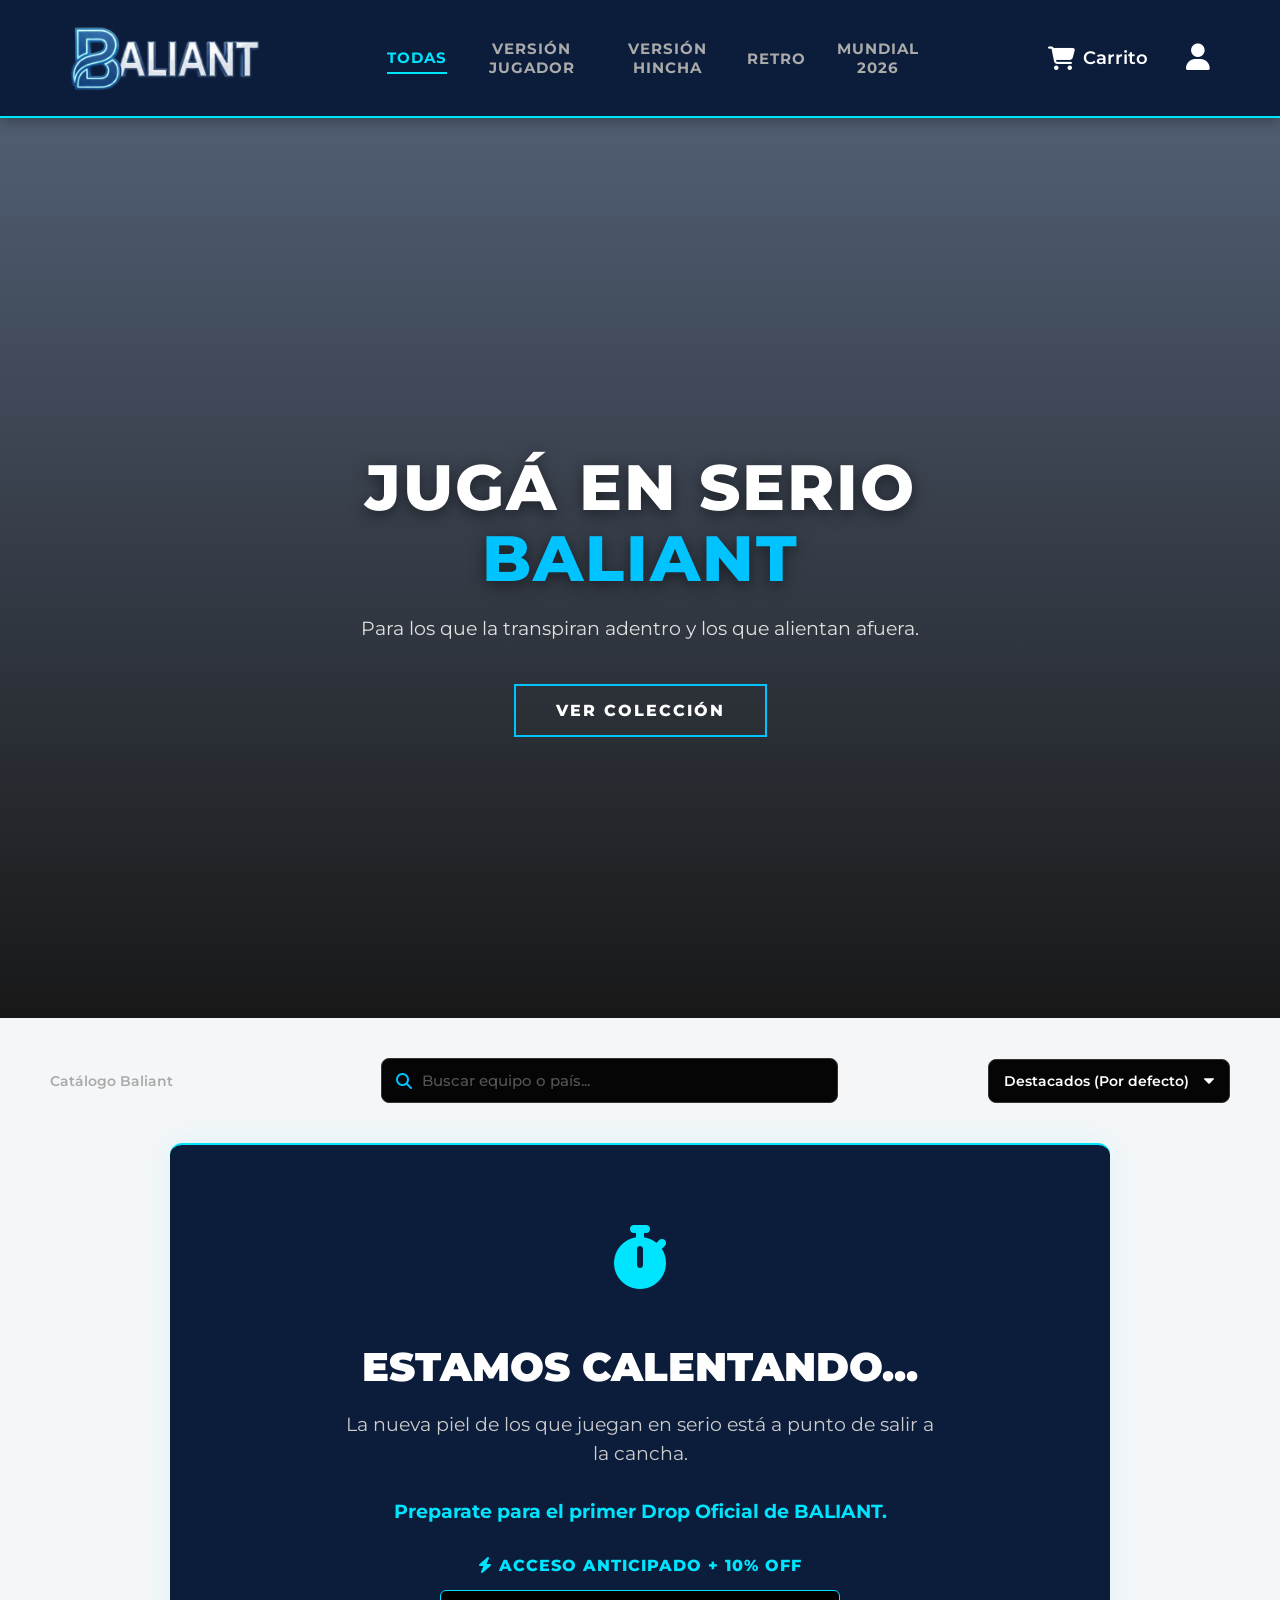
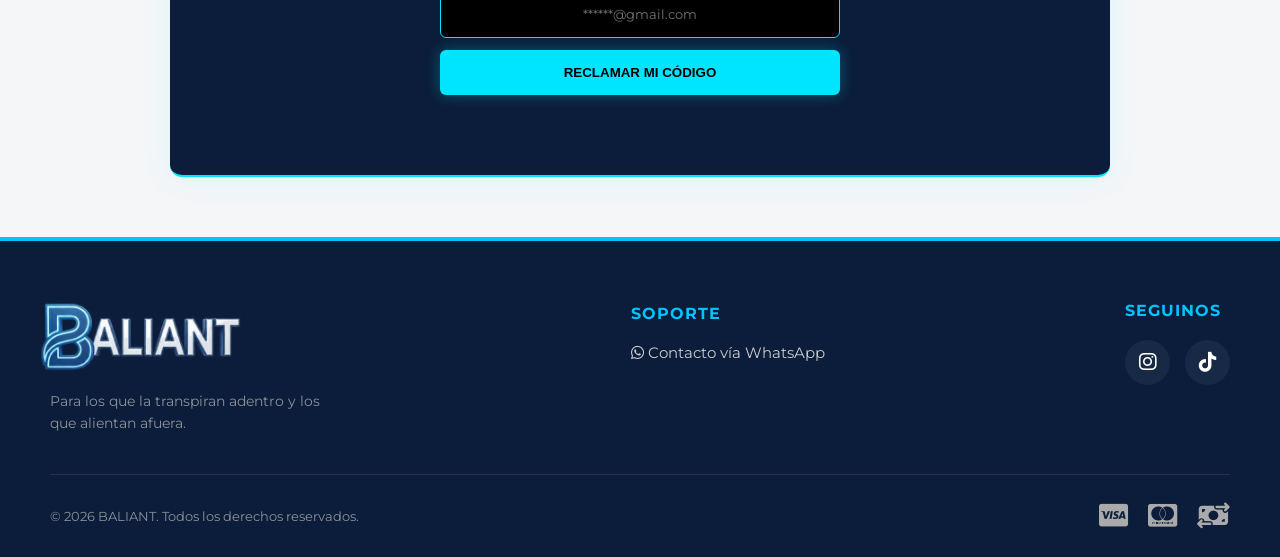
==== commit 7ac8bacb: "Add files via upload" ====
--- a/index.html
+++ b/index.html
@@ -151,6 +151,8 @@
             <button class="btn-categoria activo" onclick="filtrarCategoria('todas', this)">Todas</button>
             <button class="btn-categoria" onclick="filtrarCategoria('jugador', this)">Versión Jugador</button>
             <button class="btn-categoria" onclick="filtrarCategoria('hincha', this)">Versión Hincha</button>
+            <button class="btn-categoria" onclick="filtrarCategoria('retro', this)">Retro</button>
+            <button class="btn-categoria" onclick="filtrarCategoria('mundial', this)">Mundial 2026</button>
         </nav>
 
     </header>
@@ -211,7 +213,7 @@
             <div id="seccion-lanzamiento" style="margin-top: 30px;">
                 <p
                     style="color: #00e5ff; font-weight: 800; margin-bottom: 15px; text-transform: uppercase; letter-spacing: 1px;">
-                    <i class="fa-solid fa-bolt"></i> Acceso anticipado + 15% OFF
+                    <i class="fa-solid fa-bolt"></i> Acceso anticipado + 10% OFF
                 </p>
 
                 <form id="form-espera"
@@ -228,7 +230,7 @@
                 <p id="mensaje-exito"
                     style="display: none; color: #25d366; font-weight: 700; margin-top: 15px; border: 1px dashed #25d366; padding: 15px;">
                     ¡LISTO! Anotado. 🏟️ <br>
-                    Tu código de 15% OFF es: <span
+                    Tu código de 10% OFF es: <span
                         style="color: #fff; font-size: 1.2rem; background: #000; padding: 2px 8px;">LANZAMIENTO</span>
                 </p>
             </div>
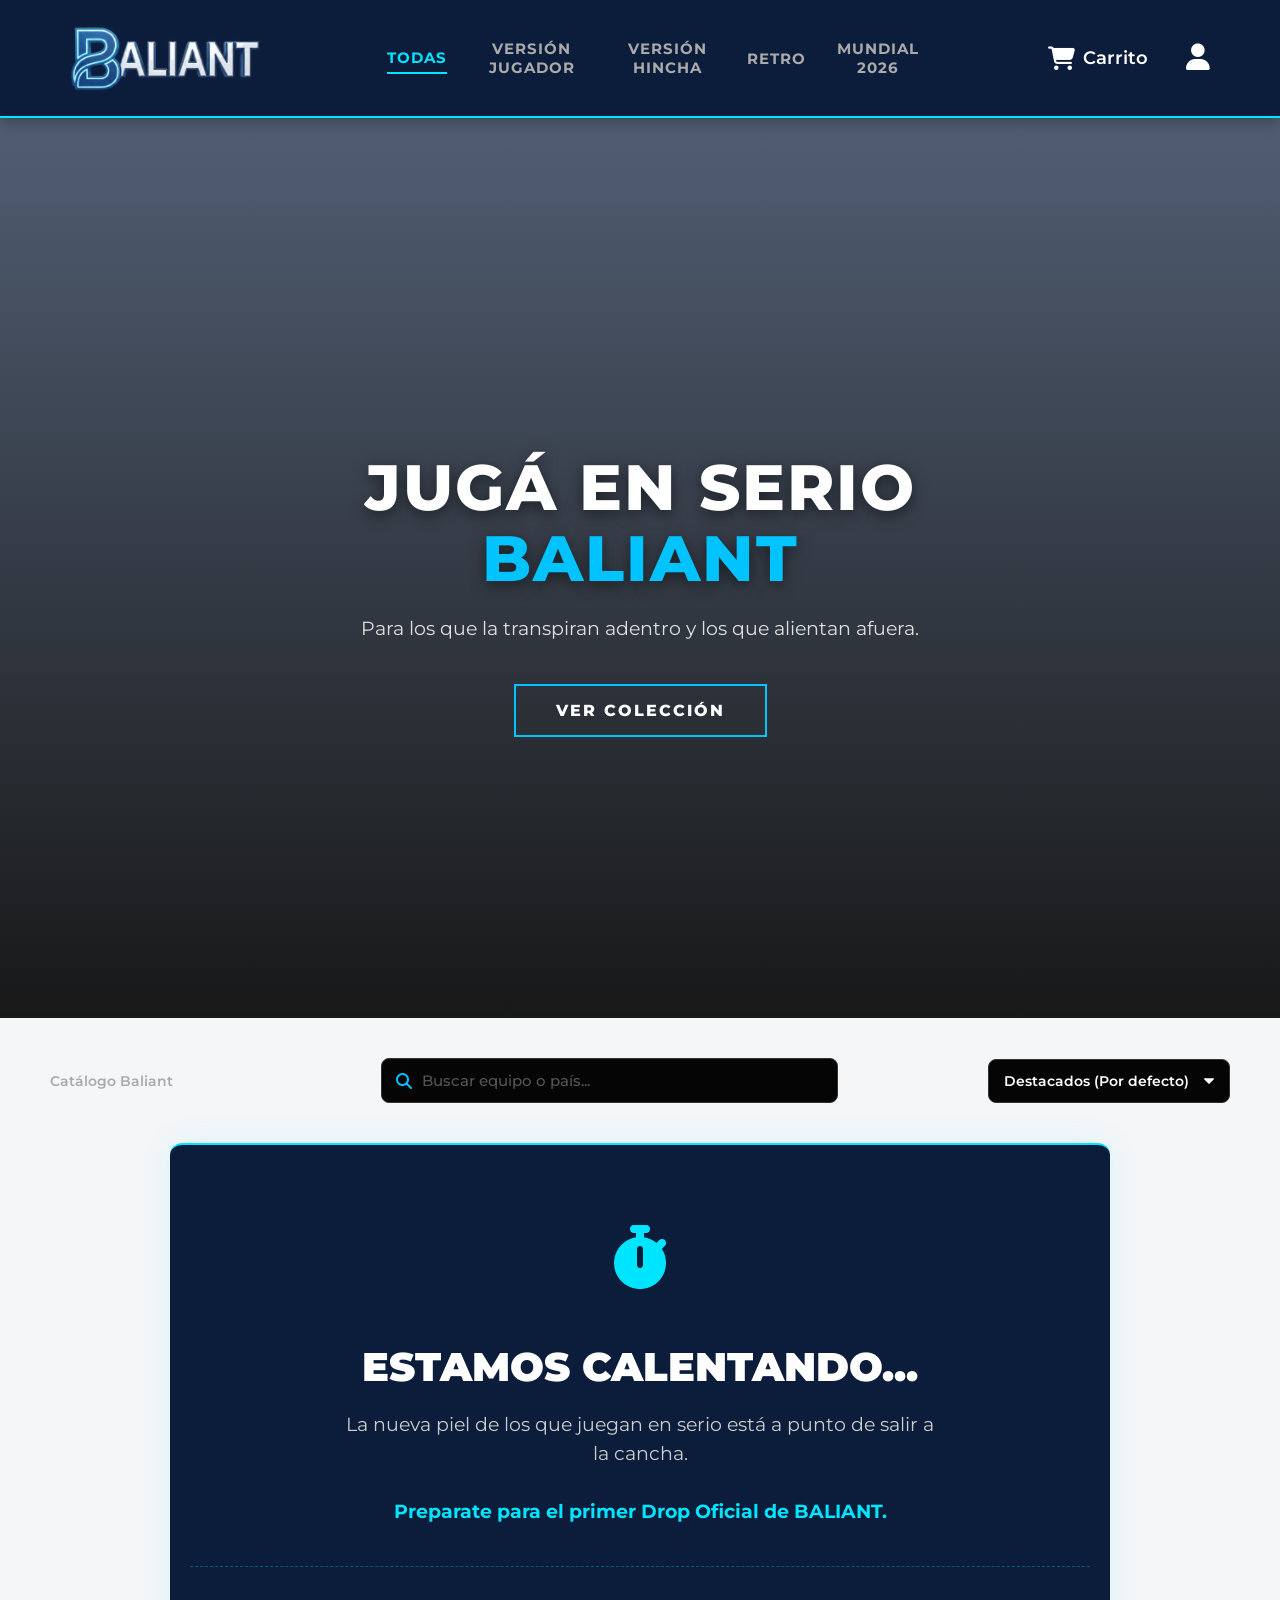
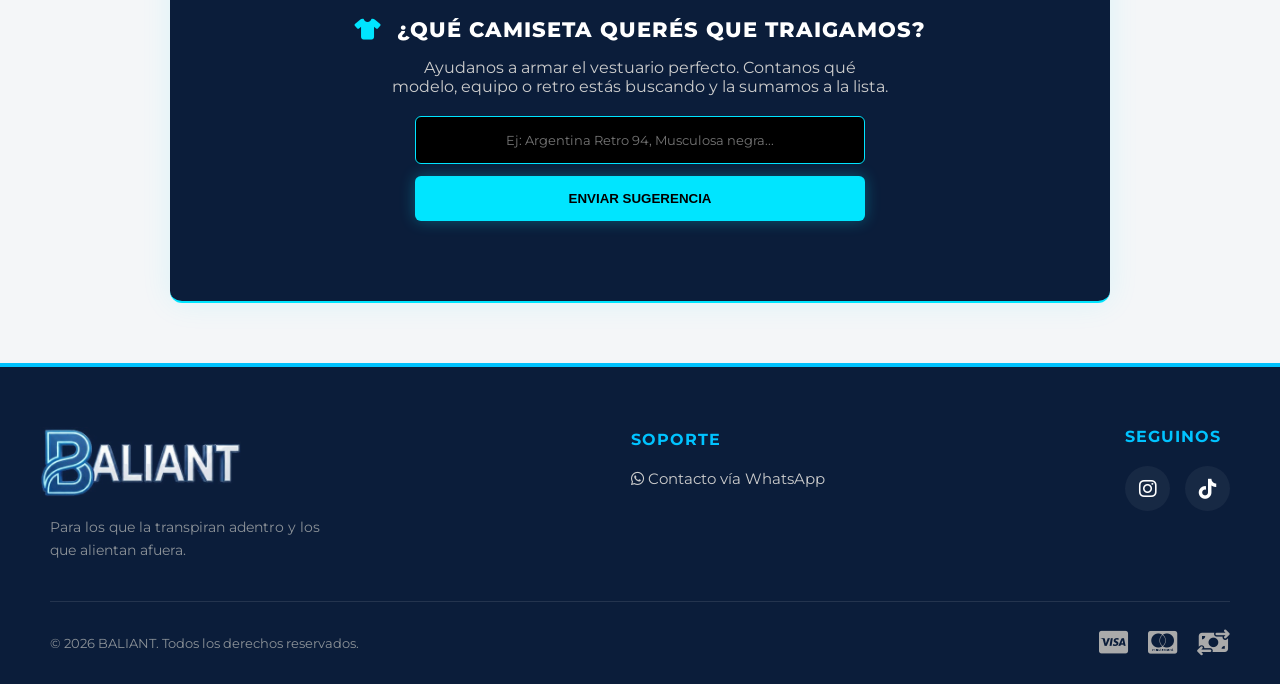
==== commit 993e2f69: "Add files via upload" ====
--- a/index.html
+++ b/index.html
@@ -197,11 +197,14 @@
         </div> -->
         <div id="cartel-proximamente"
             style="text-align: center; padding: 80px 20px; background: #0B1D3A; border-top: 2px solid #00e5ff; border-bottom: 2px solid #00e5ff; margin: 40px auto; max-width: 900px; border-radius: 12px; box-shadow: 0 0 30px rgba(0,229,255,0.1);">
+
             <i class="fa-solid fa-stopwatch"
                 style="font-size: 4rem; color: #00e5ff; margin-bottom: 20px; animation: latido 2s infinite;"></i>
+
             <h2
                 style="color: #fff; font-size: 2.5rem; text-transform: uppercase; font-weight: 900; margin-bottom: 15px;">
                 ESTAMOS CALENTANDO...</h2>
+
             <p
                 style="color: #ccc; font-size: 1.2rem; margin-bottom: 30px; max-width: 600px; margin-left: auto; margin-right: auto; line-height: 1.5;">
                 La nueva piel de los que juegan en serio está a punto de salir a la cancha.
@@ -210,28 +213,37 @@
                     BALIANT.</span>
             </p>
 
-            <div id="seccion-lanzamiento" style="margin-top: 30px;">
+            <div id="seccion-sugerencias"
+                style="margin-top: 40px; padding-top: 30px; border-top: 1px dashed rgba(0,229,255,0.3);">
+
                 <p
-                    style="color: #00e5ff; font-weight: 800; margin-bottom: 15px; text-transform: uppercase; letter-spacing: 1px;">
-                    <i class="fa-solid fa-bolt"></i> Acceso anticipado + 10% OFF
+                    style="color: #fff; font-weight: 800; margin-bottom: 10px; font-size: 1.3rem; text-transform: uppercase; letter-spacing: 1px;">
+                    <i class="fa-solid fa-shirt" style="color: #00e5ff; margin-right: 8px;"></i> ¿QUÉ CAMISETA QUERÉS
+                    QUE TRAIGAMOS?
                 </p>
 
-                <form id="form-espera"
-                    style="display: flex; flex-direction: column; gap: 12px; max-width: 400px; margin: 0 auto;">
-                    <input type="email" id="email-espera" placeholder="******@gmail.com" required
-                        style="padding: 15px; border-radius: 6px; border: 1px solid #333; background: #000; color: #fff; font-family: 'Montserrat'; outline: none; text-align: center; border: 1px solid #00e5ff;">
+                <p
+                    style="color: #ccc; font-size: 1rem; margin-bottom: 20px; max-width: 500px; margin-left: auto; margin-right: auto;">
+                    Ayudanos a armar el vestuario perfecto. Contanos qué modelo, equipo o retro estás buscando y la
+                    sumamos a la lista.
+                </p>
+
+                <form id="form-sugerencia"
+                    style="display: flex; flex-direction: column; gap: 12px; max-width: 450px; margin: 0 auto;">
+
+                    <input type="text" id="input-camiseta" placeholder="Ej: Argentina Retro 94, Musculosa negra..."
+                        required
+                        style="padding: 15px; border-radius: 6px; border: 1px solid #333; background: #000; color: #fff; font-family: 'Montserrat', sans-serif; outline: none; text-align: center; border: 1px solid #00e5ff;">
 
                     <button type="submit"
                         style="background: #00e5ff; color: #000; padding: 15px; border: none; border-radius: 6px; font-weight: 900; text-transform: uppercase; cursor: pointer; transition: 0.3s; box-shadow: 0 0 15px rgba(0,229,255,0.3);">
-                        RECLAMAR MI CÓDIGO
+                        ENVIAR SUGERENCIA
                     </button>
                 </form>
 
                 <p id="mensaje-exito"
-                    style="display: none; color: #25d366; font-weight: 700; margin-top: 15px; border: 1px dashed #25d366; padding: 15px;">
-                    ¡LISTO! Anotado. 🏟️ <br>
-                    Tu código de 10% OFF es: <span
-                        style="color: #fff; font-size: 1.2rem; background: #000; padding: 2px 8px;">LANZAMIENTO</span>
+                    style="display: none; color: #00e5ff; font-weight: 700; margin-top: 15px; border: 1px dashed #00e5ff; padding: 15px; background: rgba(0, 229, 255, 0.05); border-radius: 6px;">
+                    ¡Datazo! 🏟️ Lo sumamos a la lista para el próximo pedido. ¡Gracias por bancar!
                 </p>
             </div>
         </div>
@@ -839,6 +851,33 @@
             btn.disabled = false;
         }
 
+        const scriptURL = 'https://script.google.com/macros/s/AKfycbxGuXh-S4UmylHklPF9VoVG_4kLHy6lwqRDT9Dr49S8Xfq_-p1bYRdGeTTTRIbtI_twvg/exec';
+        document.getElementById('form-sugerencia').addEventListener('submit', function (e) {
+            // Evitamos que la página se recargue al tocar el botón
+            e.preventDefault();
+
+            // Guardamos lo que el usuario escribió (por si lo querés usar después)
+            const sugerencia = document.getElementById('input-camiseta').value;
+
+            // Ocultamos el formulario con una transición rápida
+            this.style.opacity = '0';
+            setTimeout(() => {
+                this.style.display = 'none';
+
+                // Mostramos el mensaje de éxito
+                const mensajeExito = document.getElementById('mensaje-exito');
+                mensajeExito.style.display = 'block';
+
+                // Le damos un pequeño efecto de aparición
+                mensajeExito.style.opacity = '0';
+                setTimeout(() => {
+                    mensajeExito.style.transition = 'opacity 0.5s ease';
+                    mensajeExito.style.opacity = '1';
+                }, 50);
+
+            }, 300); // Espera 300ms a que termine de desvanecerse
+        });
+
         // INICIALIZACIÓN FINAL
         cargarCatalogo();
         renderizarCarrito();
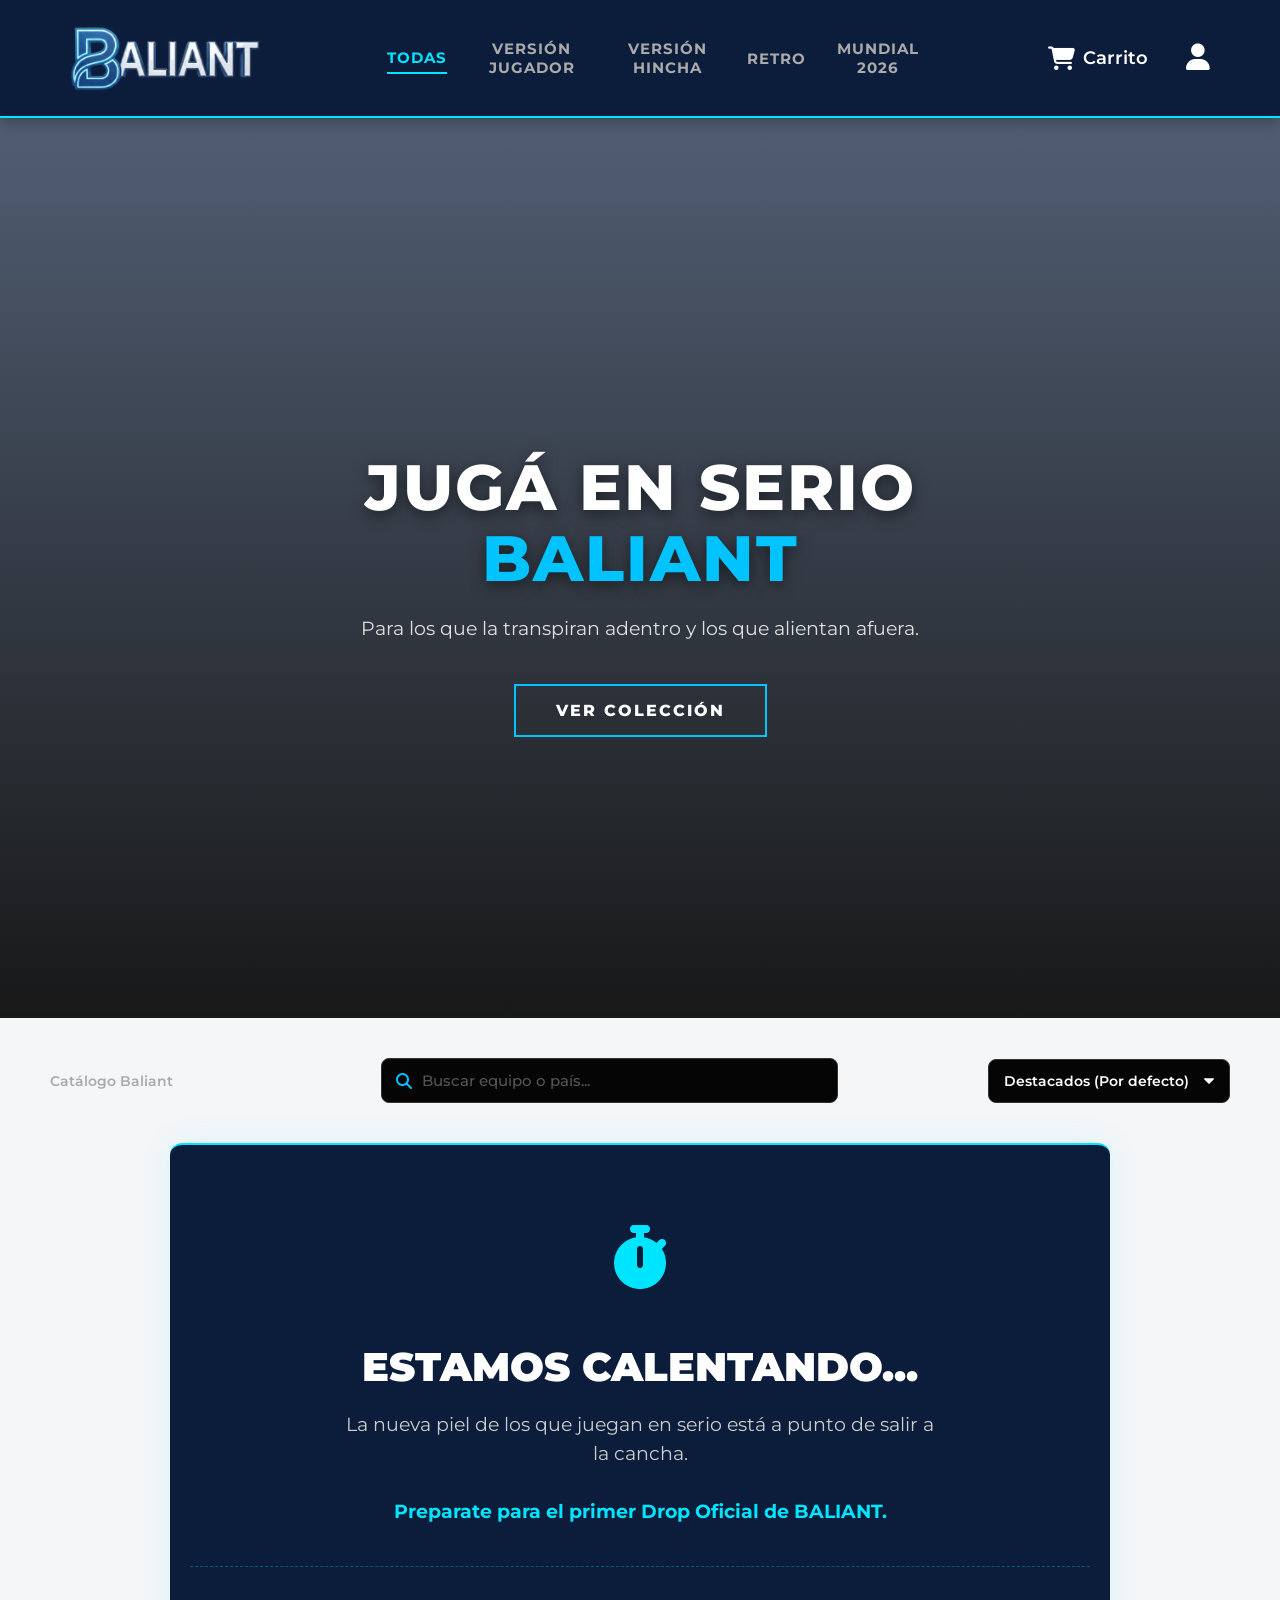
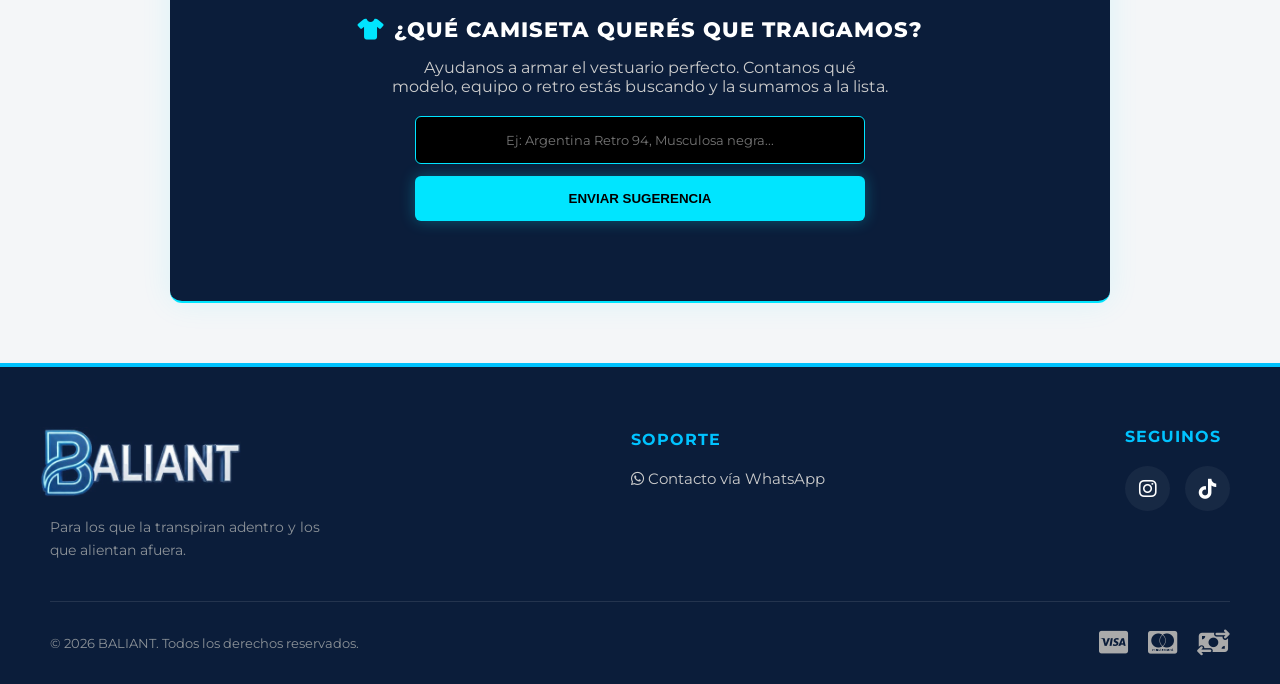
==== commit 48d9082d: "Add files via upload" ====
--- a/index.html
+++ b/index.html
@@ -218,7 +218,7 @@
 
                 <p
                     style="color: #fff; font-weight: 800; margin-bottom: 10px; font-size: 1.3rem; text-transform: uppercase; letter-spacing: 1px;">
-                    <i class="fa-solid fa-shirt" style="color: #00e5ff; margin-right: 8px;"></i> ¿QUÉ CAMISETA QUERÉS
+                    <i class="fa-solid fa-shirt" style="color: #00e5ff; margin-right: 2px;"></i> ¿QUÉ CAMISETA QUERÉS
                     QUE TRAIGAMOS?
                 </p>
 
@@ -852,31 +852,49 @@
         }
 
         const scriptURL = 'https://script.google.com/macros/s/AKfycbxGuXh-S4UmylHklPF9VoVG_4kLHy6lwqRDT9Dr49S8Xfq_-p1bYRdGeTTTRIbtI_twvg/exec';
-        document.getElementById('form-sugerencia').addEventListener('submit', function (e) {
-            // Evitamos que la página se recargue al tocar el botón
-            e.preventDefault();
-
-            // Guardamos lo que el usuario escribió (por si lo querés usar después)
-            const sugerencia = document.getElementById('input-camiseta').value;
-
-            // Ocultamos el formulario con una transición rápida
-            this.style.opacity = '0';
-            setTimeout(() => {
-                this.style.display = 'none';
-
-                // Mostramos el mensaje de éxito
-                const mensajeExito = document.getElementById('mensaje-exito');
-                mensajeExito.style.display = 'block';
-
-                // Le damos un pequeño efecto de aparición
-                mensajeExito.style.opacity = '0';
+        const form = document.getElementById('form-sugerencia');
+
+    form.addEventListener('submit', e => {
+        e.preventDefault(); // Evita que la página recargue
+        
+        // Agarramos lo que el usuario escribió
+        const inputCamiseta = document.getElementById('input-camiseta').value;
+        
+        // Preparamos los datos para mandarlos al Excel
+        let formData = new FormData();
+        formData.append('sugerencia', inputCamiseta);
+        
+        // Cambiamos el botón para que el usuario sepa que está cargando
+        const btnSubmit = form.querySelector('button');
+        btnSubmit.innerText = 'ENVIANDO...';
+        btnSubmit.style.opacity = '0.7';
+
+        // Hacemos el envío "invisible" a Google Sheets
+        fetch(scriptURL, { method: 'POST', body: formData })
+            .then(response => {
+                // Si salió bien, hacemos la animación de desaparecer el formulario
+                form.style.opacity = '0';
                 setTimeout(() => {
-                    mensajeExito.style.transition = 'opacity 0.5s ease';
-                    mensajeExito.style.opacity = '1';
-                }, 50);
-
-            }, 300); // Espera 300ms a que termine de desvanecerse
-        });
+                    form.style.display = 'none';
+                    
+                    // Mostramos tu mensaje de éxito neón
+                    const mensajeExito = document.getElementById('mensaje-exito');
+                    mensajeExito.style.display = 'block';
+                    mensajeExito.style.opacity = '0';
+                    
+                    setTimeout(() => {
+                        mensajeExito.style.transition = 'opacity 0.5s ease';
+                        mensajeExito.style.opacity = '1';
+                    }, 50);
+                }, 300);
+            })
+            .catch(error => {
+                // Si falla (ej. sin internet), le avisamos
+                console.error('Error!', error.message);
+                btnSubmit.innerText = 'ERROR, INTENTÁ DE NUEVO';
+                btnSubmit.style.opacity = '1';
+            });
+    });
 
         // INICIALIZACIÓN FINAL
         cargarCatalogo();
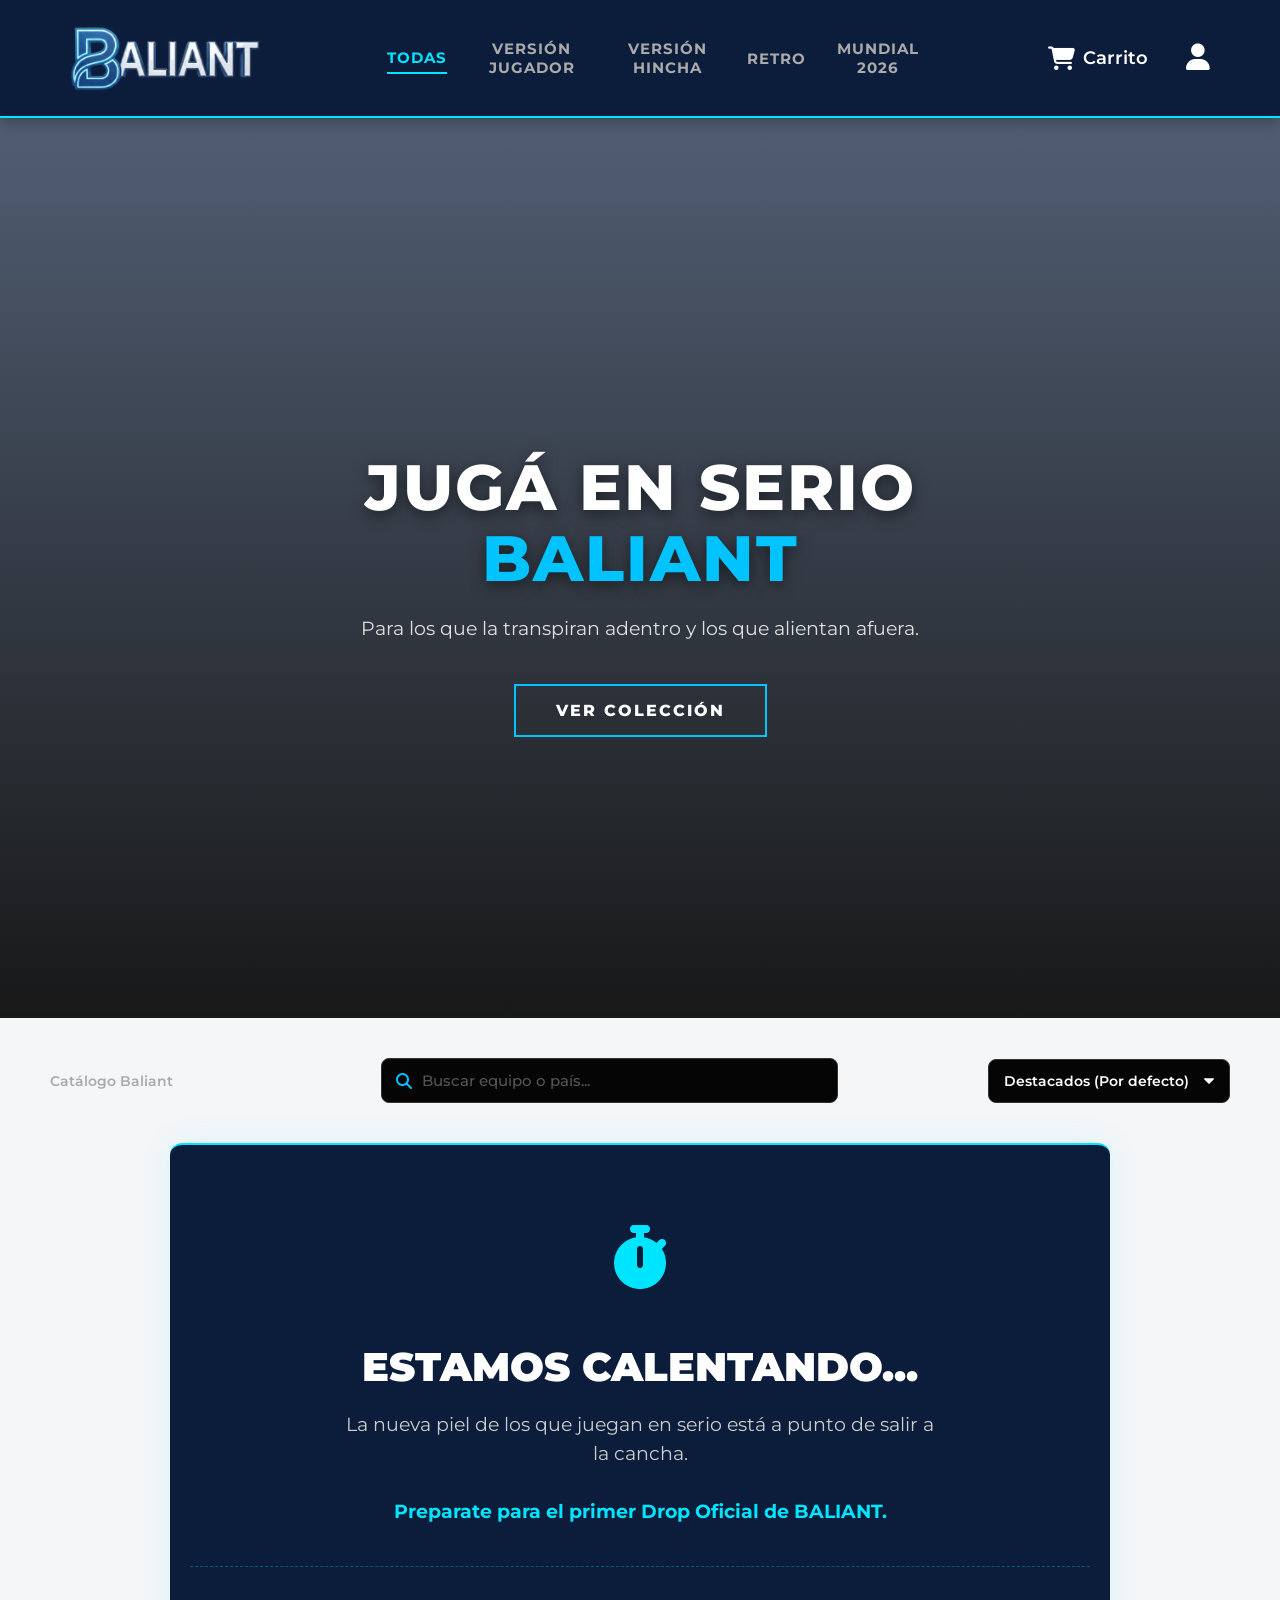
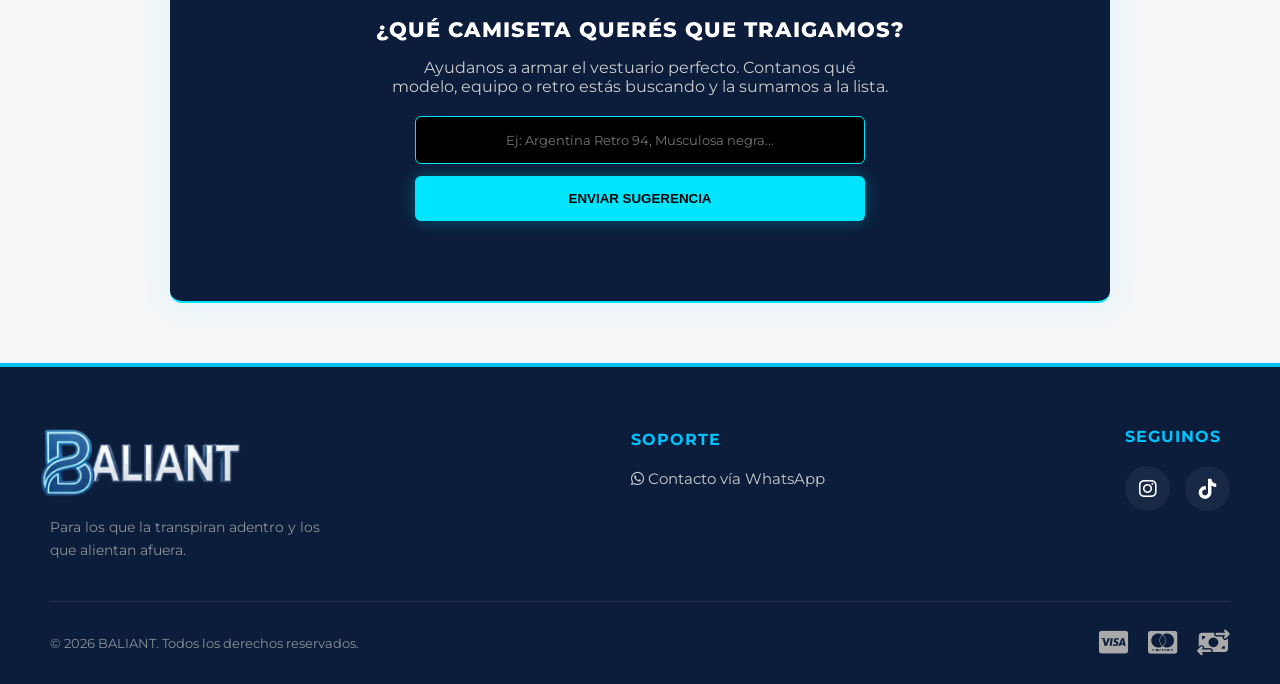
==== commit 5753fa91: "Add files via upload" ====
--- a/index.html
+++ b/index.html
@@ -216,10 +216,8 @@
             <div id="seccion-sugerencias"
                 style="margin-top: 40px; padding-top: 30px; border-top: 1px dashed rgba(0,229,255,0.3);">
 
-                <p
-                    style="color: #fff; font-weight: 800; margin-bottom: 10px; font-size: 1.3rem; text-transform: uppercase; letter-spacing: 1px;">
-                    <i class="fa-solid fa-shirt" style="color: #00e5ff; margin-right: 2px;"></i> ¿QUÉ CAMISETA QUERÉS
-                    QUE TRAIGAMOS?
+                <p style="color: #fff; font-weight: 800; margin-bottom: 10px; font-size: 1.3rem; text-transform: uppercase; letter-spacing: 1px;">
+                    ¿QUÉ CAMISETA QUERÉS QUE TRAIGAMOS?
                 </p>
 
                 <p
